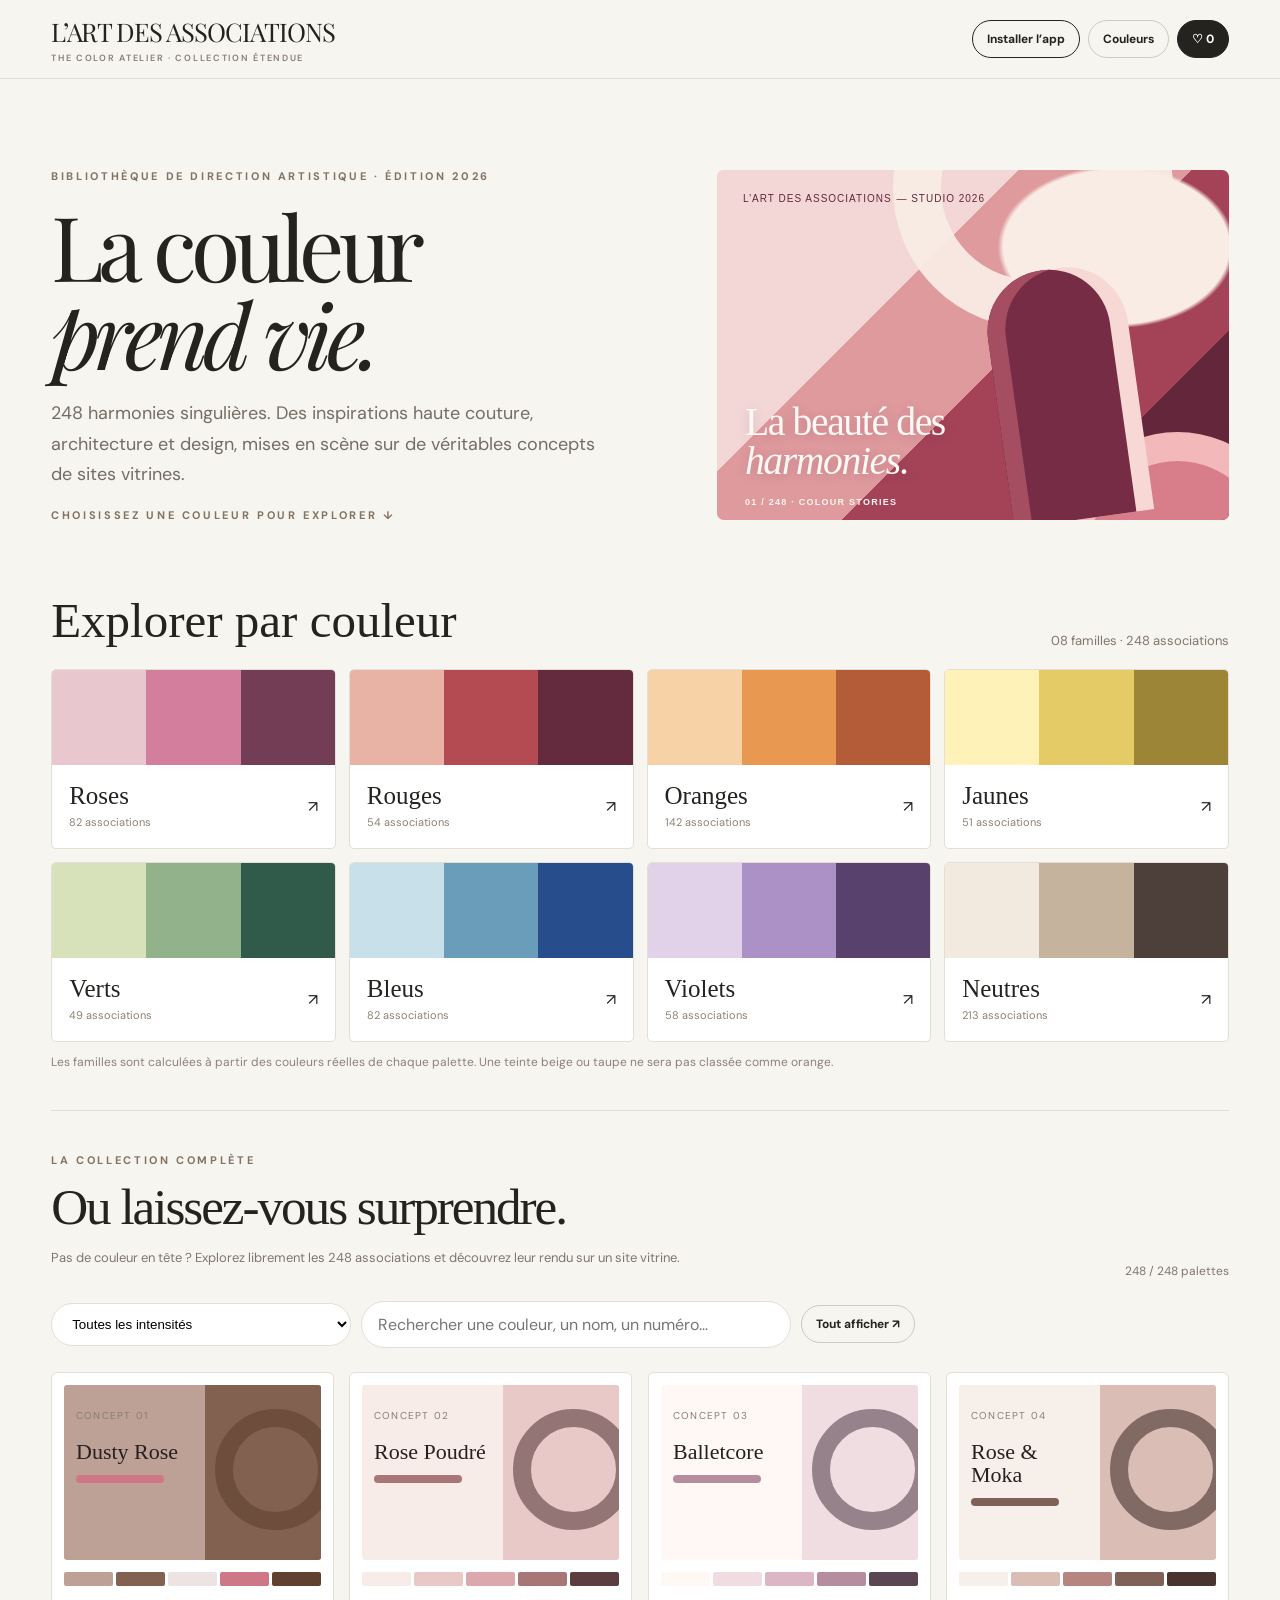
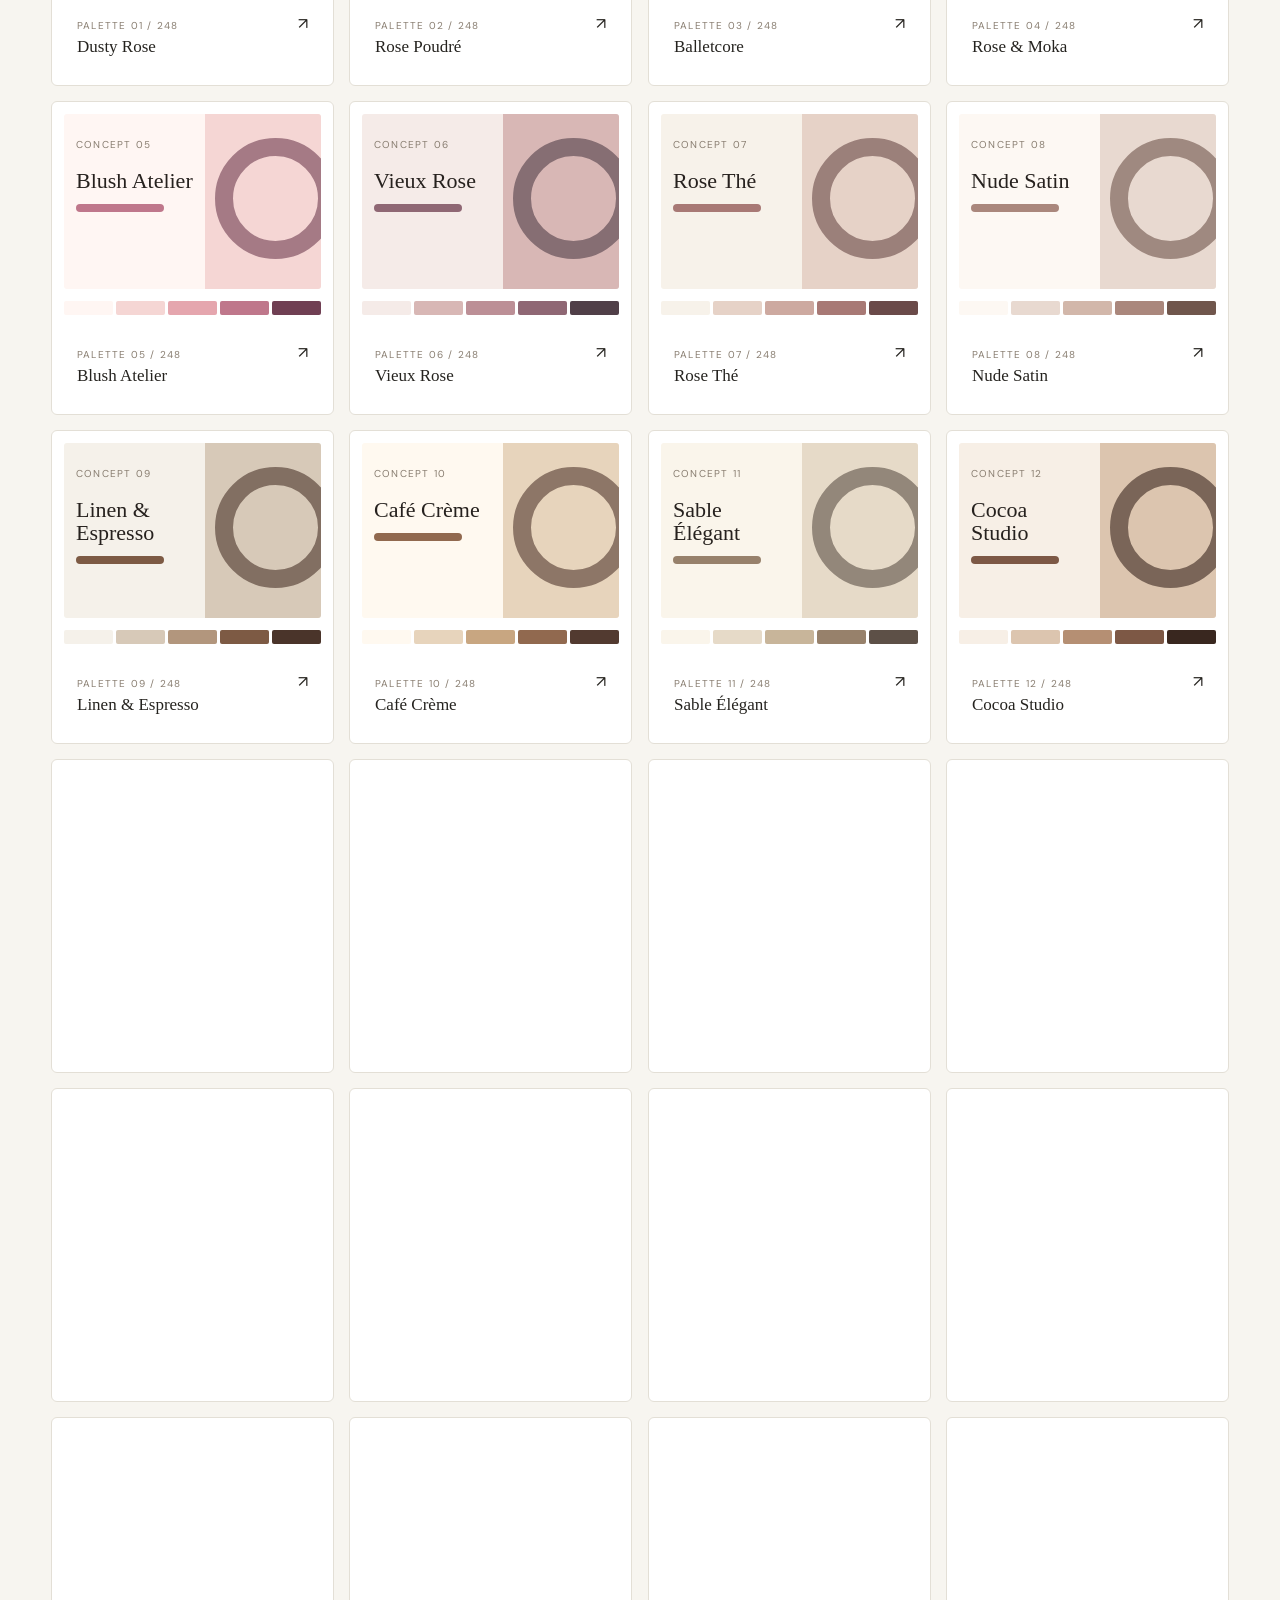
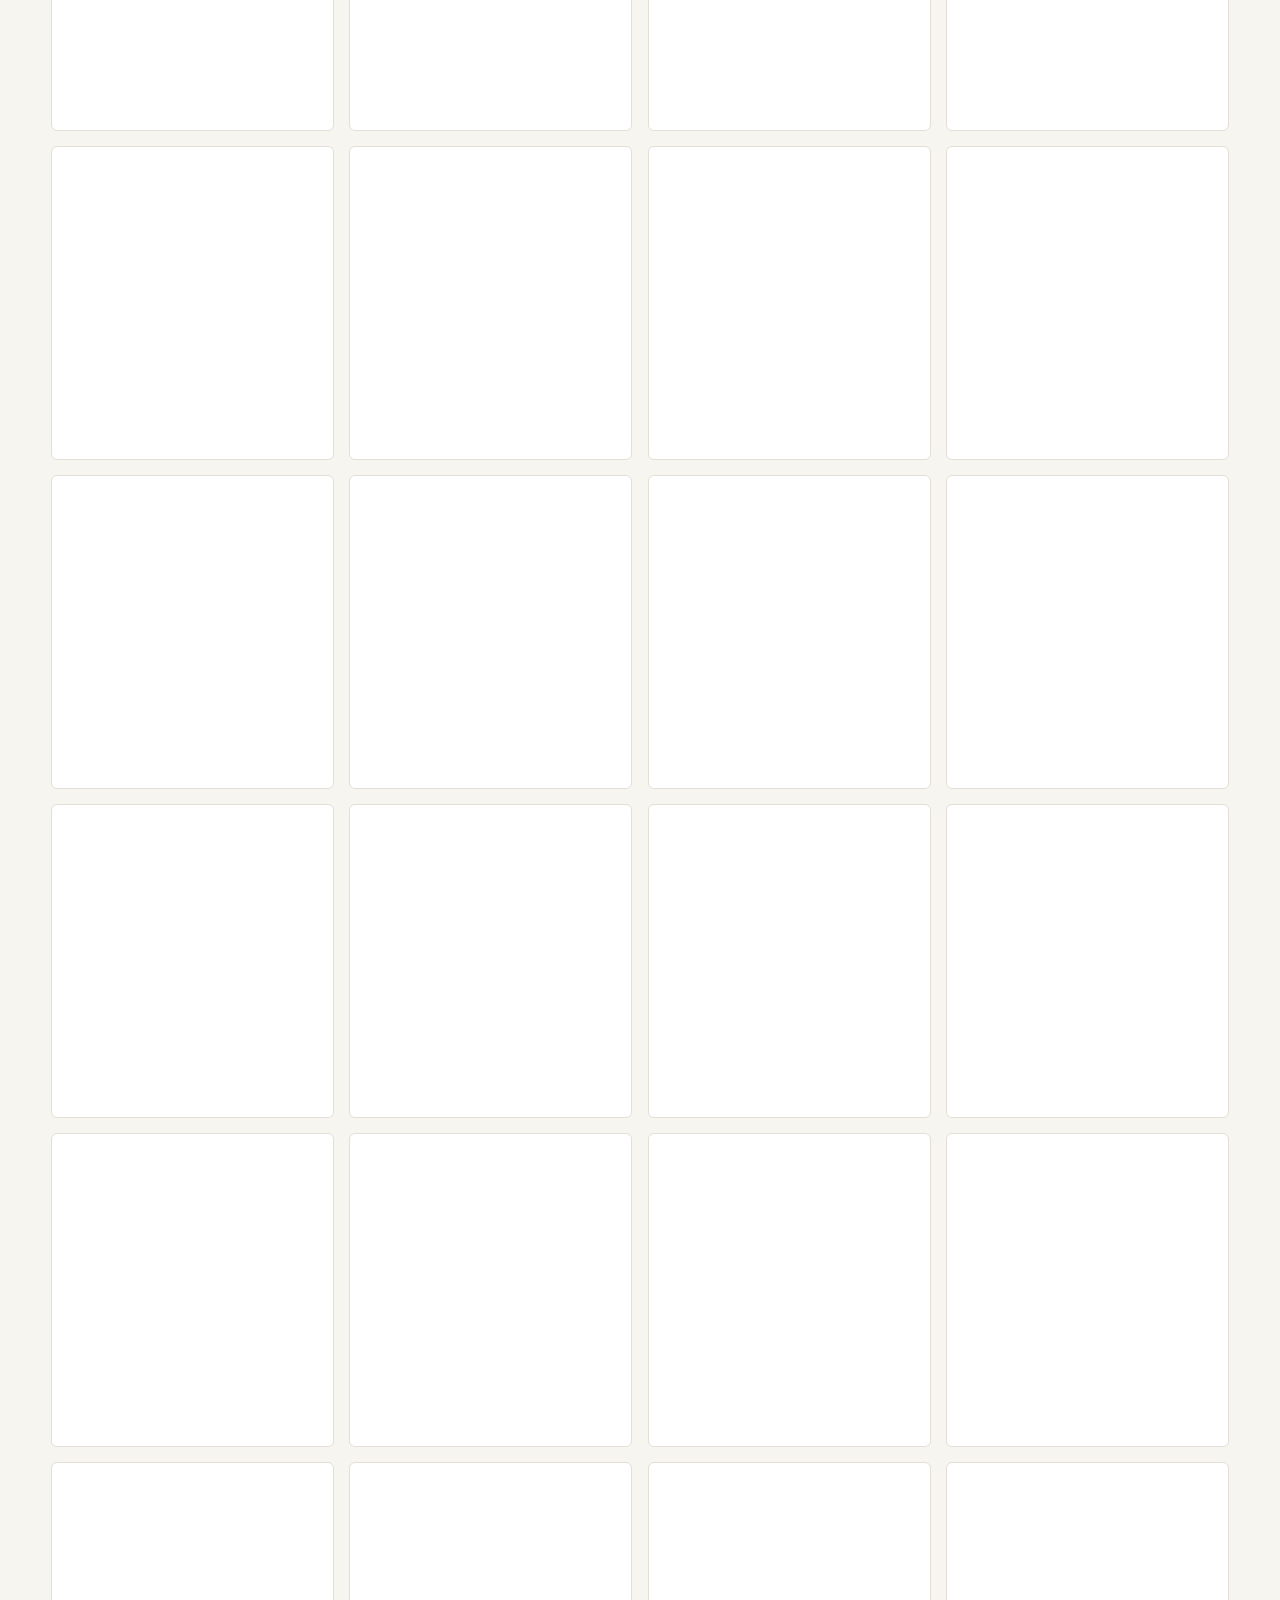
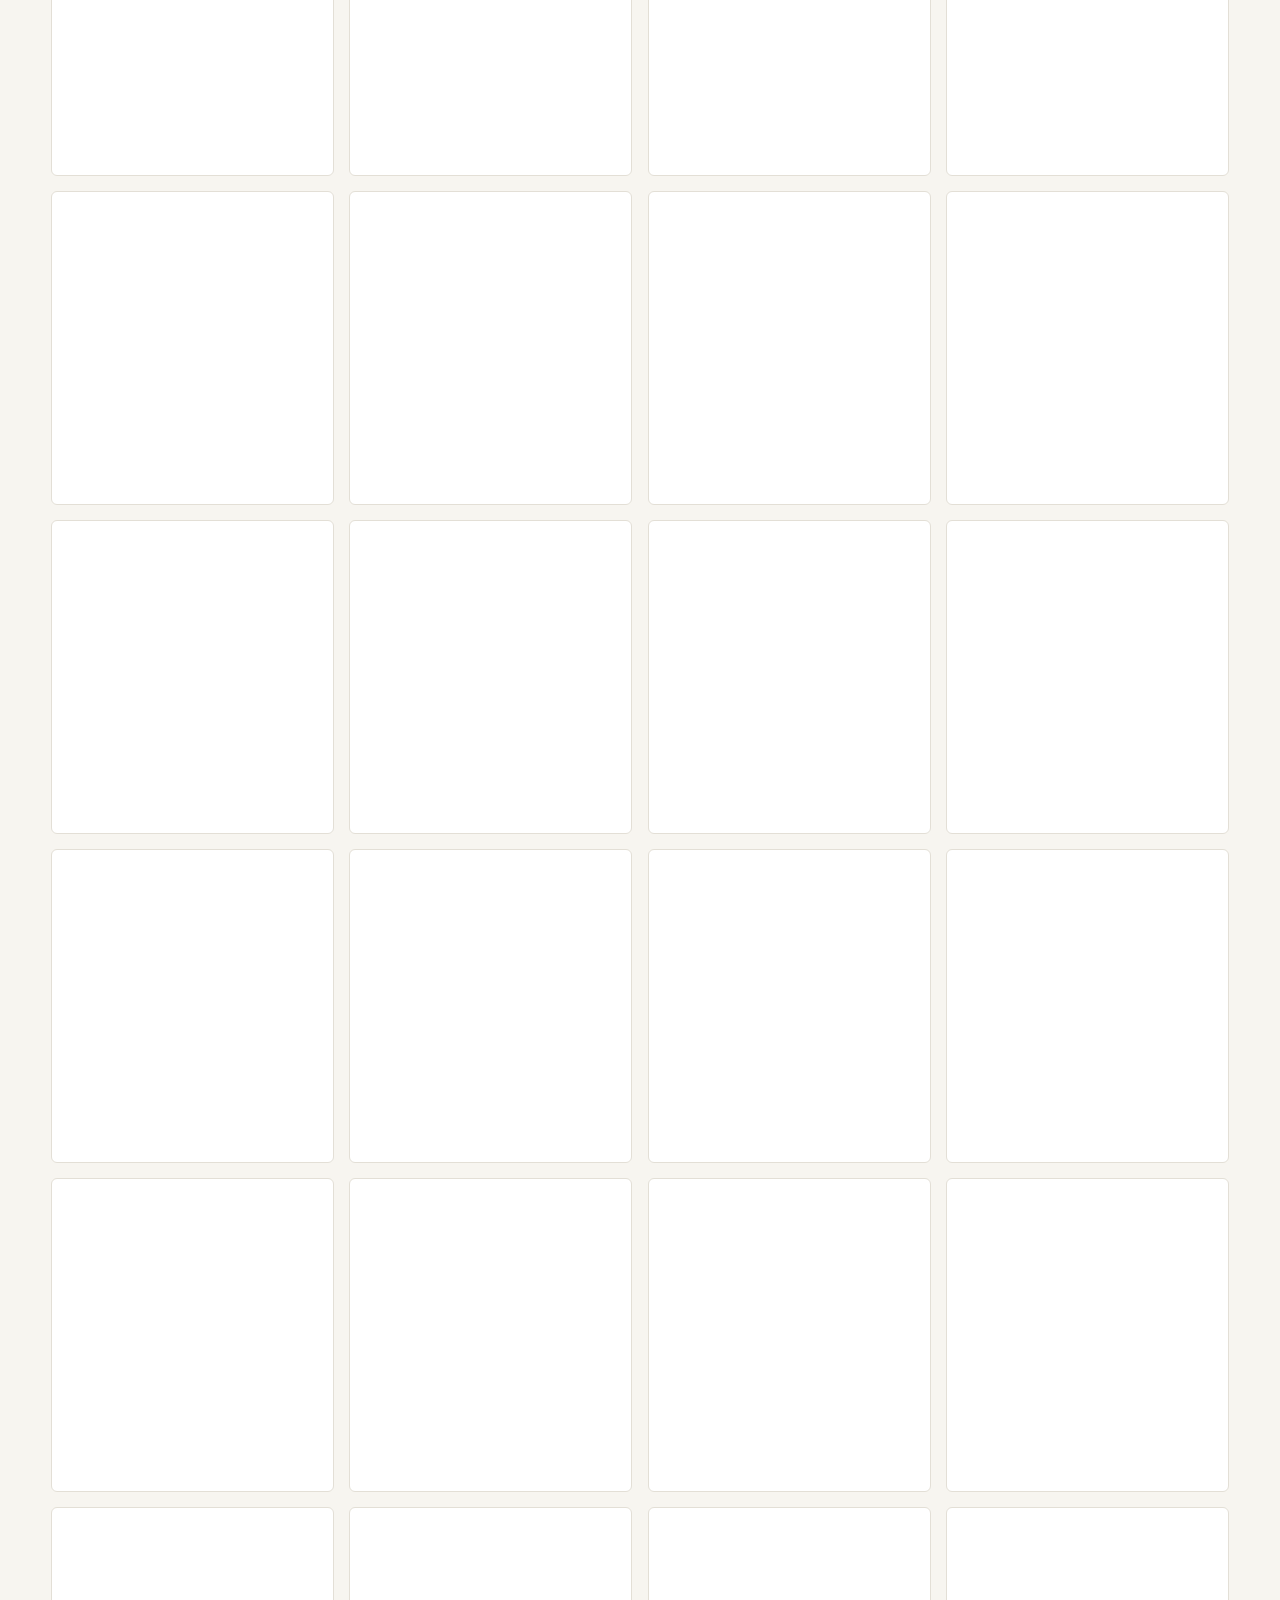
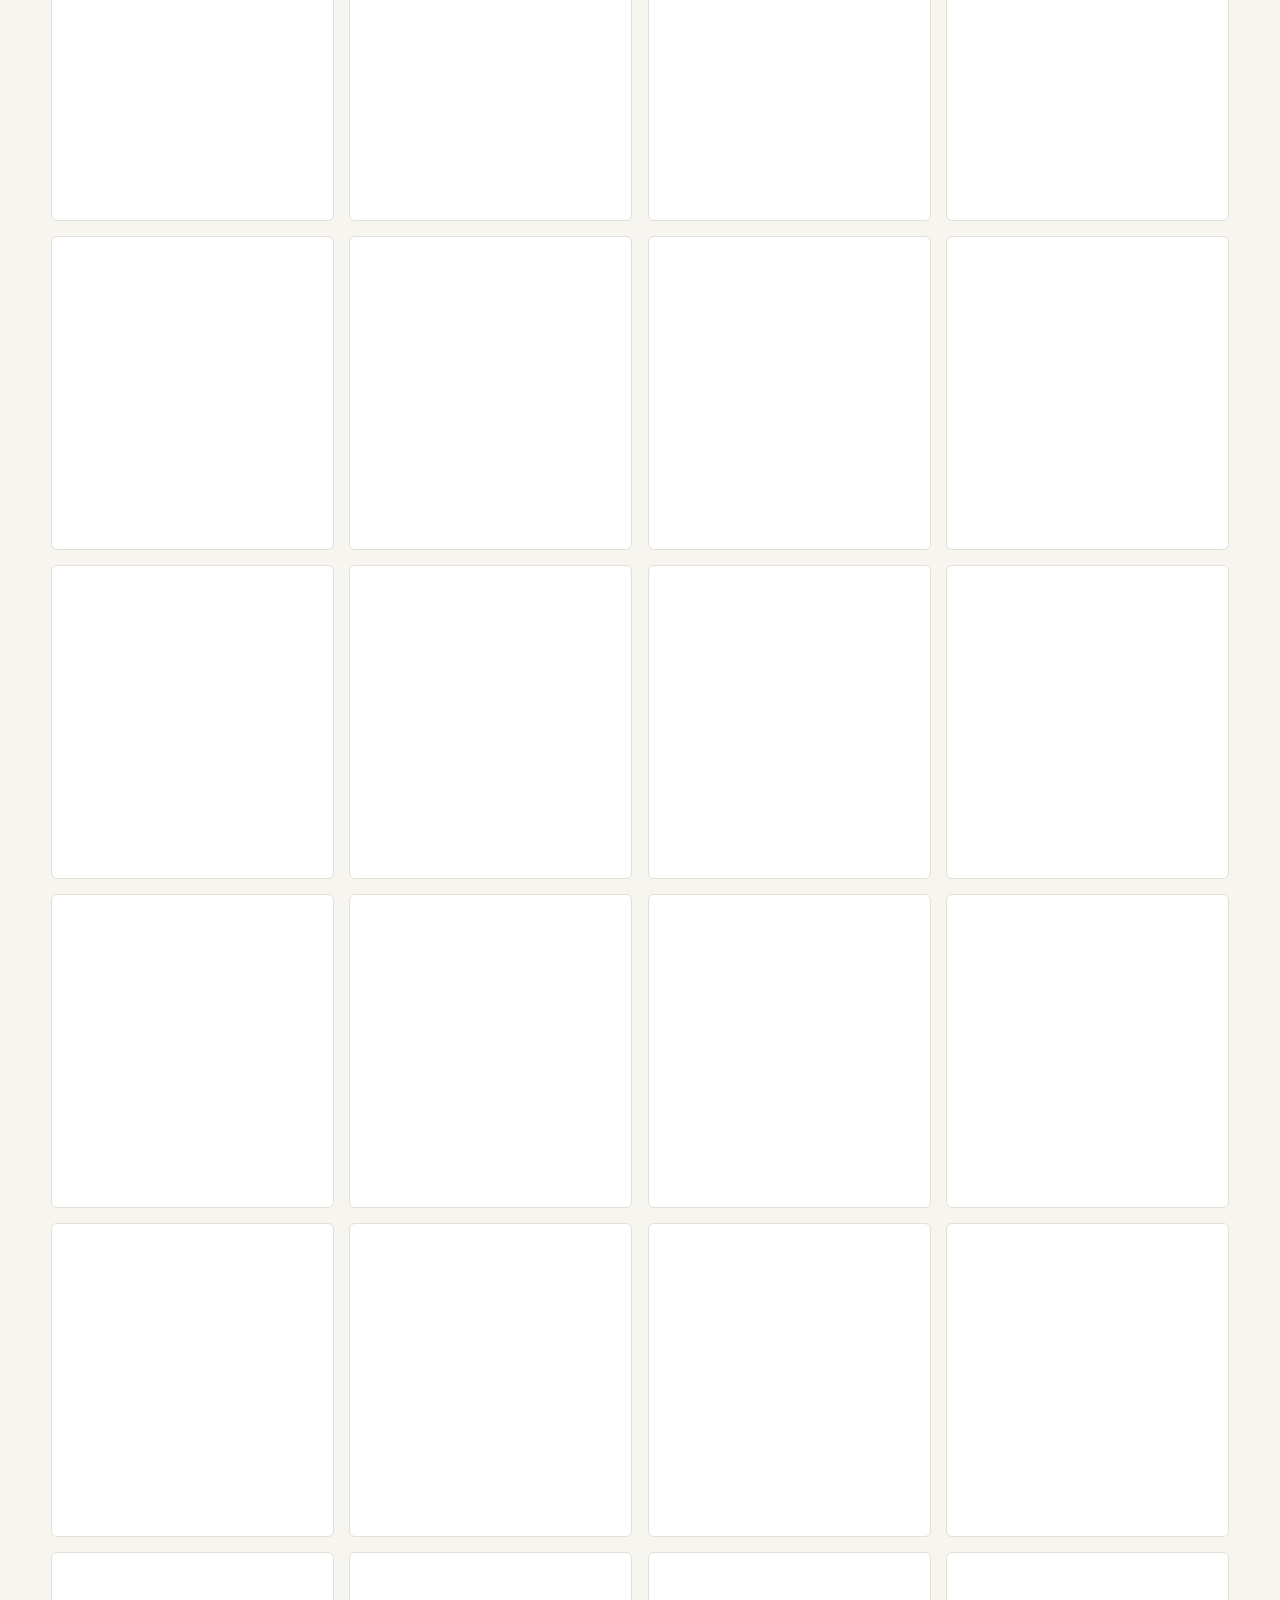
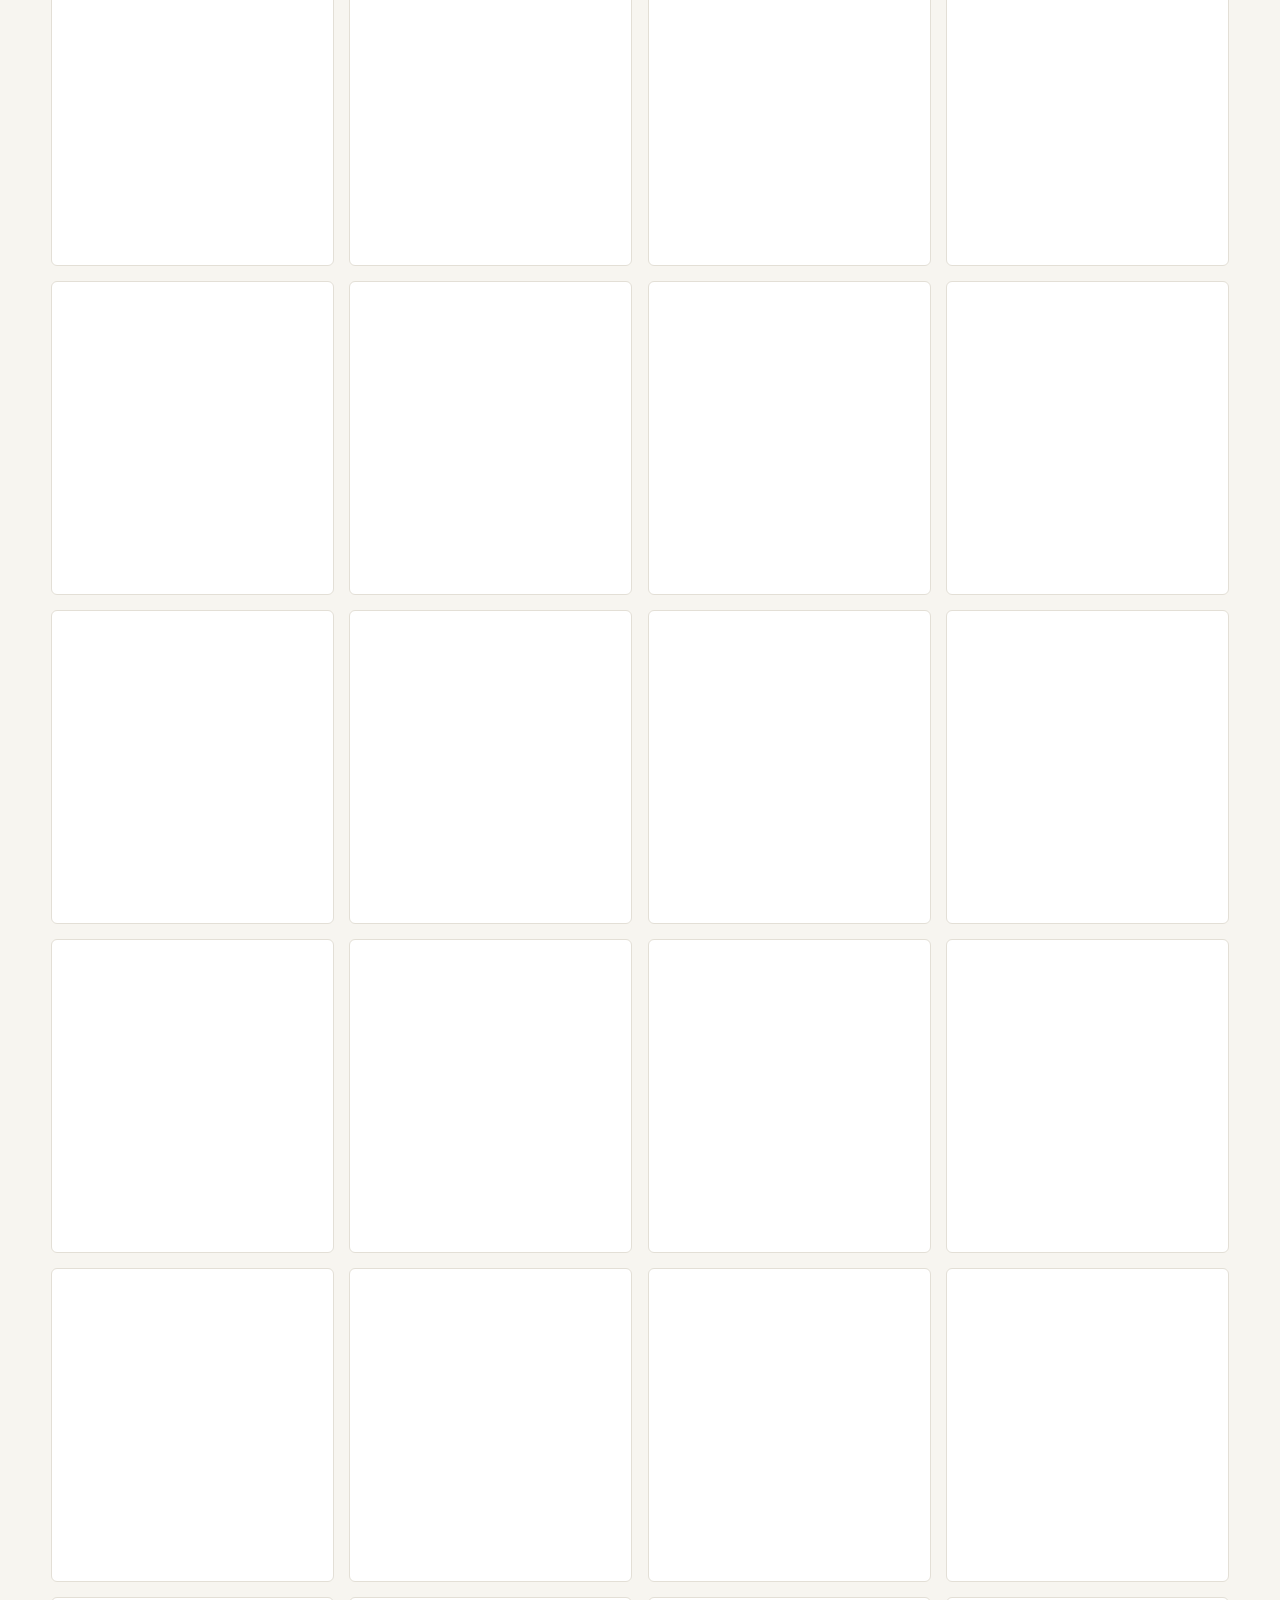
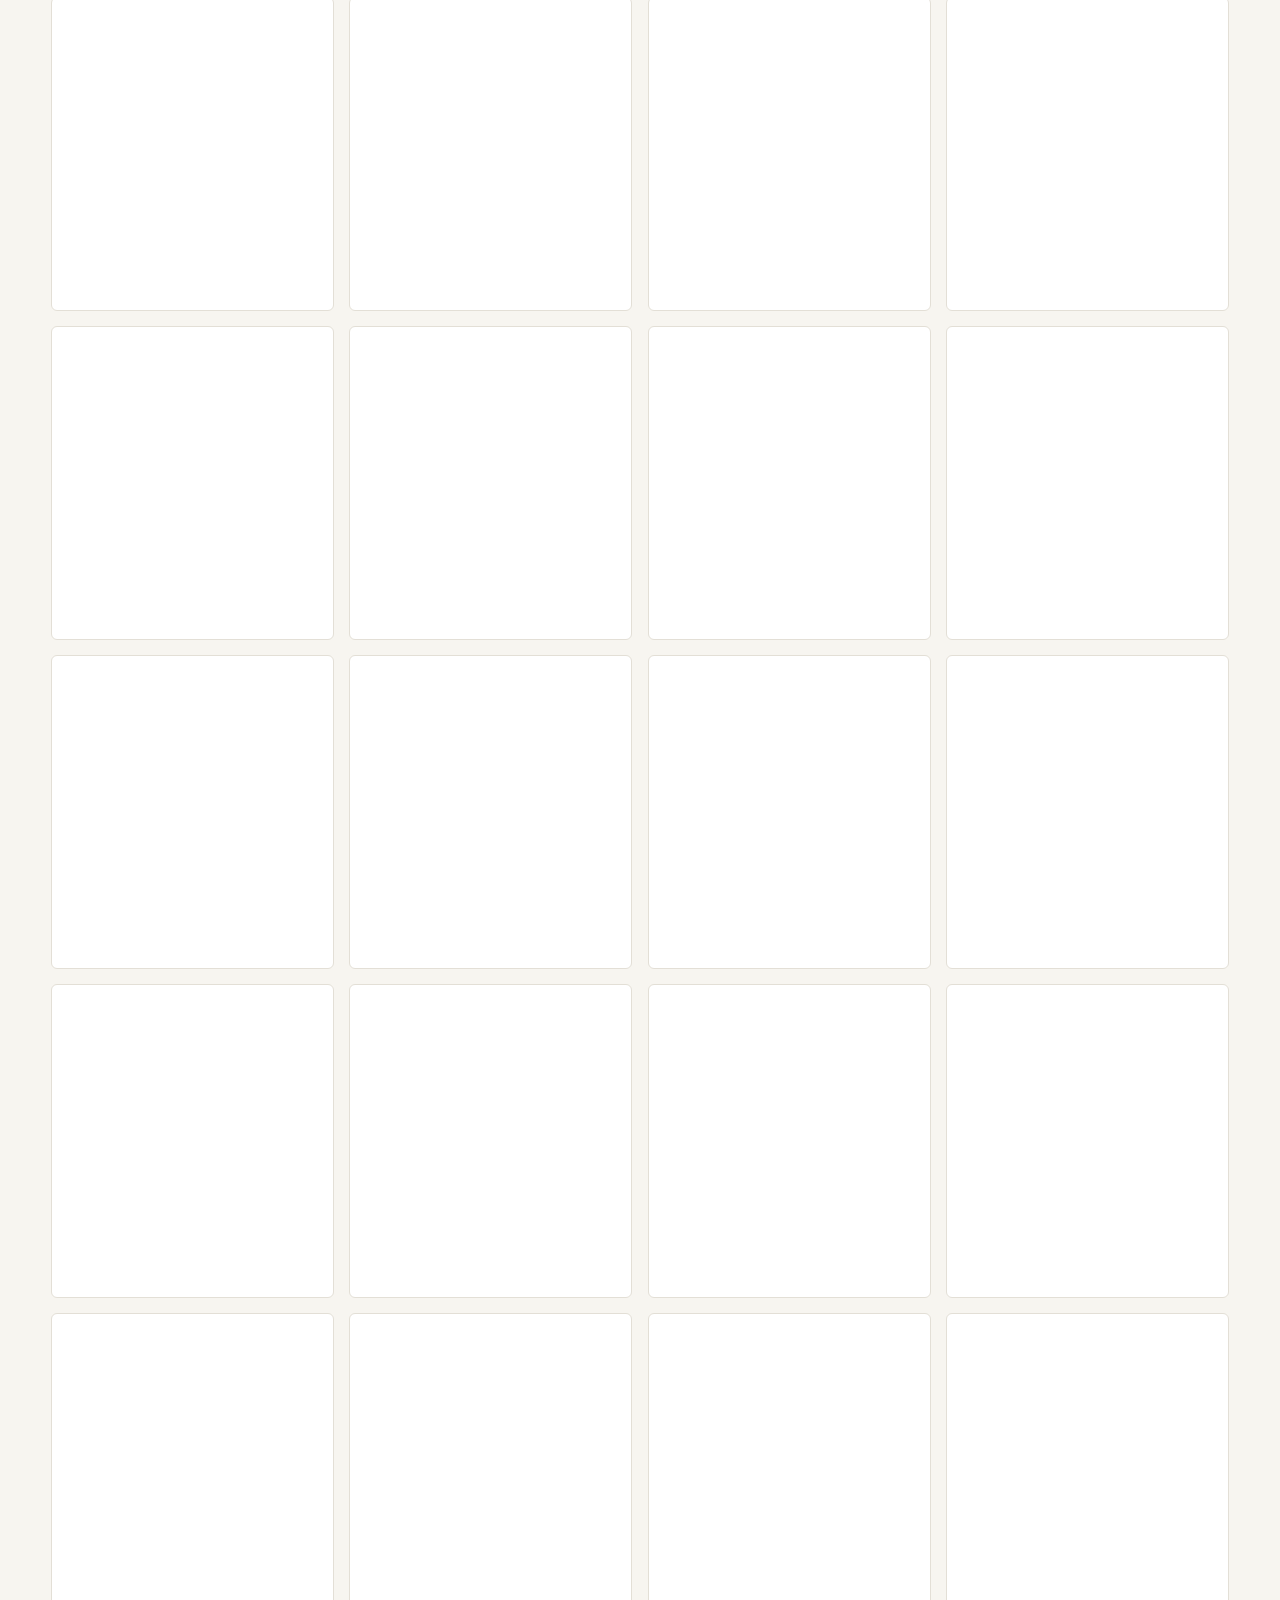
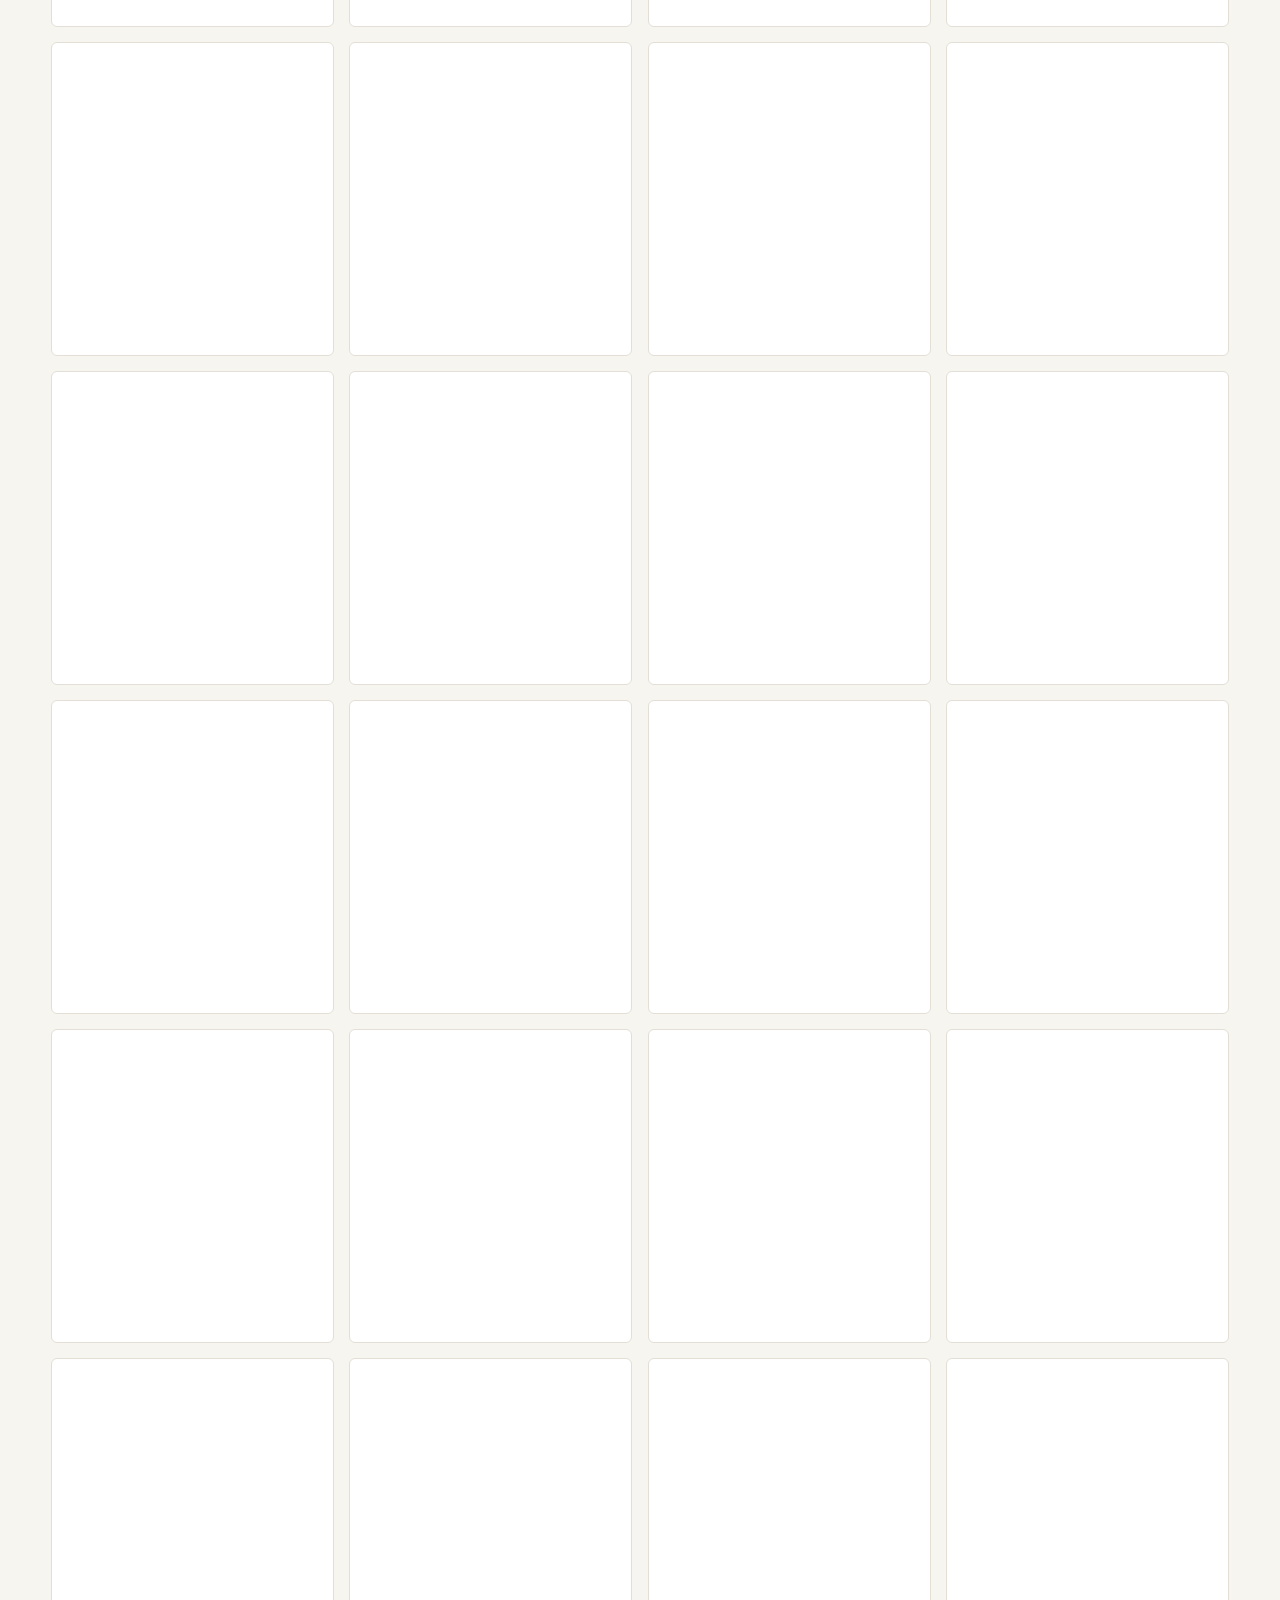
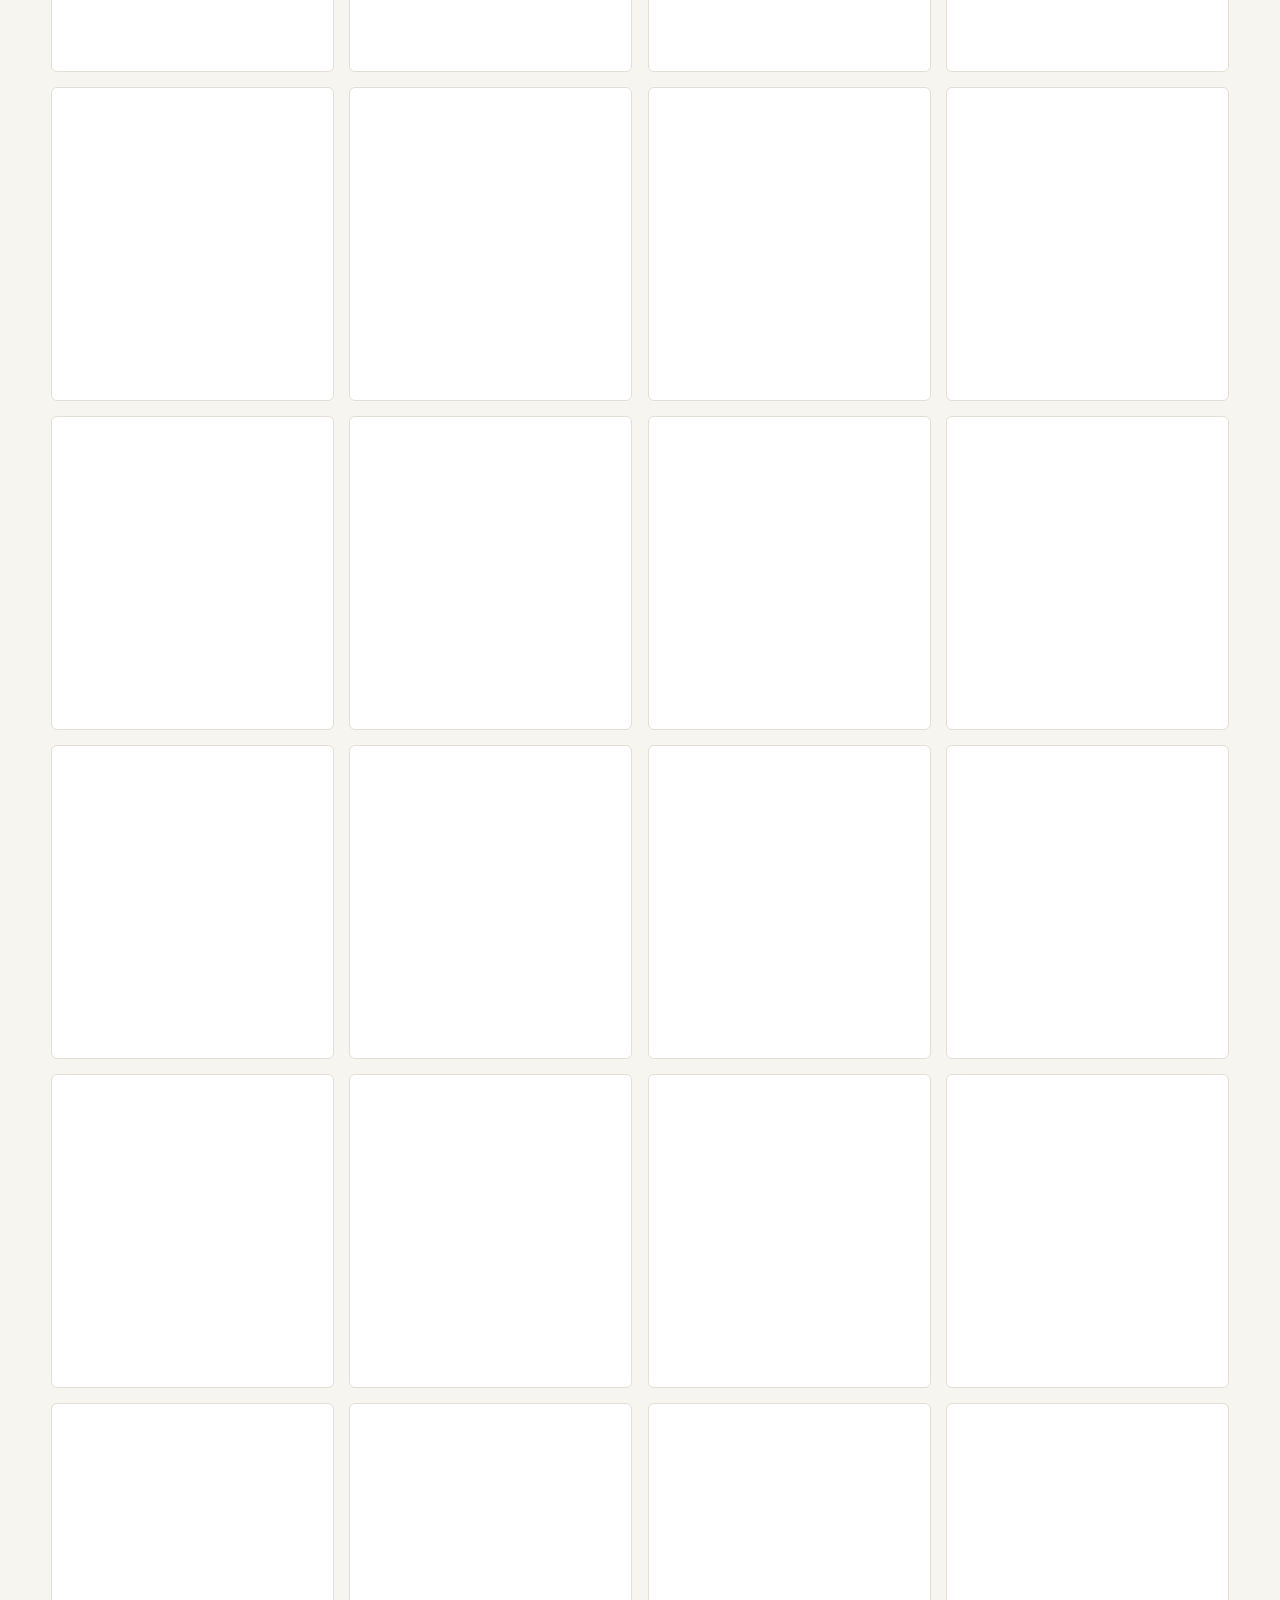
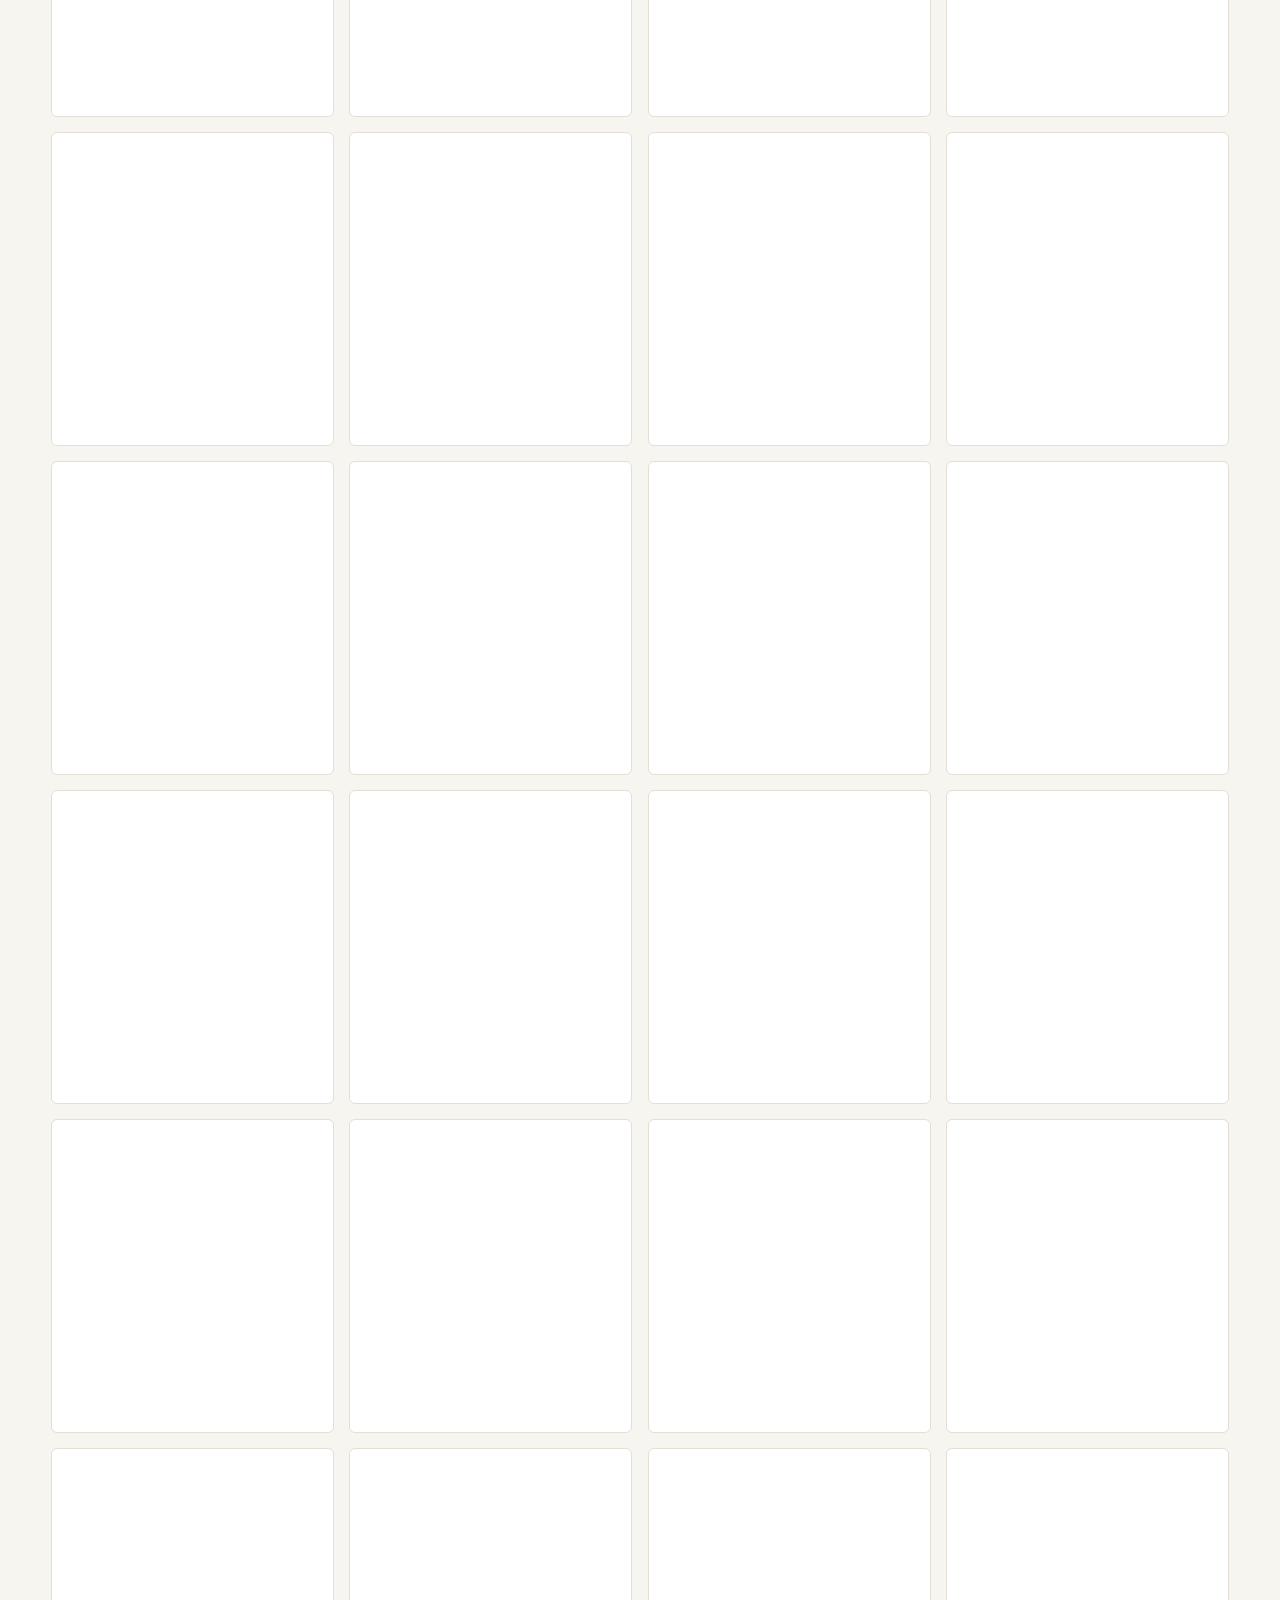
==== index.html @ b065db14 "Add files via upload" ====
<!doctype html>
<html lang="fr">
<head>
<meta charset="utf-8">
<meta name="viewport" content="width=device-width,initial-scale=1,viewport-fit=cover">
<title>L’Art des Associations — Bibliothèque de couleurs</title>
<meta name="description" content="L’Art des Associations : 248 harmonies de couleurs, leurs codes HEX et leur mise en scène sur des concepts de sites vitrines. Choisissez les couleurs de votre futur site internet.">
<meta name="theme-color" content="#f7f5f0">
<meta name="application-name" content="L’Art des Associations">
<meta name="apple-mobile-web-app-capable" content="yes">
<meta name="mobile-web-app-capable" content="yes">
<meta name="apple-mobile-web-app-title" content="Associations">
<meta name="apple-mobile-web-app-status-bar-style" content="default">
<meta property="og:type" content="website">
<meta property="og:title" content="L’Art des Associations — Bibliothèque de couleurs">
<meta property="og:description" content="248 harmonies de couleurs mises en scène sur de véritables concepts de sites vitrines.">
<meta property="og:image" content="icons/og-image.png">
<link rel="manifest" href="manifest.webmanifest">
<link rel="icon" href="icons/favicon.svg" type="image/svg+xml">
<link rel="icon" href="icons/favicon-32.png" sizes="32x32" type="image/png">
<link rel="apple-touch-icon" href="icons/apple-touch-icon.png">
<link rel="preconnect" href="https://fonts.googleapis.com">
<link rel="preconnect" href="https://fonts.gstatic.com" crossorigin>
<link rel="stylesheet" href="https://fonts.googleapis.com/css2?family=DM+Sans:wght@400;500;600;700&family=Playfair+Display:wght@400;500;600&display=swap">
<link rel="stylesheet" href="assets/app.css">
<link rel="preload" href="data/catalogue.json" as="fetch" crossorigin>
</head>
<body>
<a class="skip" href="#main">Aller au contenu</a>
<div class="preview-banner" id="previewBanner" hidden>APERÇU DU BROUILLON · non publié · <a href="admin/">Retour à l’administration</a></div>
<header>
  <a class="brand" href="#/" id="brand" aria-label="Accueil"><span id="brandText">L’ART DES ASSOCIATIONS</span><small id="brandSub">THE COLOR ATELIER · COLLECTION ÉTENDUE</small></a>
  <div class="nav">
    <button class="btn install-btn" id="installBtn" data-action="install" hidden>Installer l’app</button>
    <button class="btn" data-action="home">Couleurs</button>
    <button class="btn dark" data-action="favs" aria-label="Mes favoris">♡ <span id="favCount">0</span></button>
  </div>
</header>

<main class="wrap" id="main">
  <section id="home" class="home">
    <div class="hero">
      <div>
        <div class="eyebrow" id="heroEyebrow"></div>
        <h1 id="heroTitle"></h1>
        <p id="heroText"></p>
        <div class="eyebrow" id="heroCta"></div>
      </div>
      <div class="hero-art" id="heroArt">
        <div class="slab"></div><div class="editorial-orbit orbit-one"></div><div class="editorial-orbit orbit-two"></div><div class="editorial-arch"></div>
        <div class="editorial-label"><span id="heroArtLabel"></span> <span id="heroArtLabelSub"></span></div>
        <div class="arttext" id="heroArtText"></div>
        <div class="editorial-index" id="heroArtIndex"></div>
      </div>
    </div>

    <div id="familiesBlock">
      <div class="section-head"><h2 id="familiesTitle"></h2><span class="muted" id="familiesCount"></span></div>
      <div class="families" id="families"></div>
      <p class="hint" id="familiesHint"></p>
    </div>

    <div class="all-gallery" id="allGallery">
      <div class="all-intro">
        <div>
          <div class="eyebrow" id="galleryEyebrow"></div>
          <h2 id="galleryTitle"></h2>
          <p class="muted" id="galleryText"></p>
        </div>
        <span class="all-counter" id="allCount" aria-live="polite"></span>
      </div>
      <div class="all-tools">
        <select class="search" id="intensityAll" aria-label="Intensité"></select>
        <input class="search" id="allSearch" type="search" placeholder="Rechercher une couleur, un nom, un numéro…" aria-label="Rechercher dans toutes les palettes">
        <button class="btn" data-action="clear-all">Tout afficher ↗</button>
      </div>
      <div class="grid" id="allTiles"></div>
      <p class="gallery-note" id="galleryNote"></p>
    </div>

    <div class="contact-block" id="contactBlock" hidden></div>
  </section>

  <section id="panel" class="panel">
    <button class="btn back" data-action="home">← Toutes les couleurs</button>
    <div class="section-head">
      <div><div class="eyebrow" id="panelEyebrow">Collection / Explorer</div><h2 id="panelTitle"></h2><p class="muted" id="panelDesc"></p></div>
      <span class="muted" id="panelCount" aria-live="polite"></span>
    </div>
    <div class="subfams" id="subfams"></div>
    <div class="toolbar">
      <span class="muted">Sélectionnez une proposition pour découvrir son site vitrine.</span>
      <div class="toolbar-tools">
        <select class="search" id="intensityFam" aria-label="Intensité"></select>
        <input class="search" id="search" type="search" placeholder="Rechercher une palette…" aria-label="Rechercher une palette">
      </div>
    </div>
    <div class="grid" id="tiles"></div>
  </section>

  <section id="detail" class="detail">
    <div class="detail-nav">
      <button class="btn back" data-action="back">← Retour aux palettes</button>
      <div class="detail-steps"><button class="btn" data-action="prev" aria-label="Palette précédente">←</button><button class="btn" data-action="next" aria-label="Palette suivante">→</button></div>
    </div>
    <div class="detail-title">
      <div><div class="eyebrow" id="detailNumber"></div><h2 id="detailName"></h2><p class="muted" id="detailDesc"></p><div class="detail-tags" id="detailTags"></div></div>
      <div class="detail-actions"><button class="btn" data-action="share">Partager ↗</button><button class="btn dark" id="favBtn" data-action="fav">♡ Enregistrer</button></div>
    </div>
    <div class="detail-layout">
      <div>
        <div class="eyebrow" style="margin-bottom:15px">Les nuances · Cliquez pour copier</div>
        <div class="color-list" id="colorList"></div>
        <button class="btn copy-all" data-action="copy-all">Copier tous les codes</button>
        <p class="hint">Les codes HEX peuvent être transmis directement à votre designer.</p>
      </div>
      <div>
        <div class="device-switch" role="group" aria-label="Type d’écran">
          <button class="btn dark" data-action="device" data-device="desktop" aria-pressed="true">Ordinateur</button>
          <button class="btn" data-action="device" data-device="mobile" aria-pressed="false">Mobile</button>
        </div>
        <div class="browser" id="browserFrame">
          <div class="chrome"><i class="dot"></i><i class="dot" style="background:#d7c784"></i><i class="dot" style="background:#a0c2a3"></i><span>concept-site.fr / aperçu fictif</span></div>
          <div id="site" class="site"></div>
          <iframe id="siteMobile" class="site-mobile" title="Aperçu mobile du concept de site" hidden></iframe>
        </div>
        <p class="hint" id="mockupNote"></p>
        <div class="situations" id="situations" hidden>
          <div class="eyebrow">Mises en situation</div>
          <div class="situations-grid" id="situationsGrid"></div>
        </div>
      </div>
    </div>
  </section>
</main>

<footer><div class="wrap" id="footerText"></div></footer>

<div class="toast" id="toast" role="status" aria-live="polite" hidden></div>

<div class="sheet" id="installSheet" role="dialog" aria-modal="true" aria-labelledby="installTitle" hidden>
  <div class="sheet-card">
    <button class="sheet-close" data-action="close-install" aria-label="Fermer">×</button>
    <img class="sheet-icon" src="icons/icon-192.png" alt="" width="84" height="84">
    <div class="eyebrow">Application · Gratuite · Sans inscription</div>
    <h2 id="installTitle">Installer <i>L’Art des Associations</i></h2>
    <p class="sheet-lead">Retrouvez le catalogue depuis son icône, en plein écran, comme une application — même sans connexion pour les palettes déjà consultées.</p>
    <button class="btn dark sheet-main" id="installNow" data-action="install-now" hidden>Installer L’Art des Associations</button>
    <div id="installSteps" class="install-steps"></div>
    <details class="install-other"><summary>Instructions pour un autre appareil</summary><div id="installAll"></div></details>
    <button class="btn sheet-later" data-action="close-install">Continuer dans le navigateur</button>
  </div>
</div>

<script src="assets/core.js"></script>
<script src="assets/app.js"></script>
</body>
</html>
---- assets/app.css ----
:root{--ink:#25231f;--paper:#f7f5f0;--line:#e3dfd6}*{box-sizing:border-box}body{margin:0;background:var(--paper);color:var(--ink);font-family:'DM Sans',Arial,sans-serif}button,input{font:inherit}button{cursor:pointer}header{position:sticky;top:0;z-index:20;background:rgba(247,245,240,.96);backdrop-filter:blur(16px);border-bottom:1px solid var(--line);padding:14px clamp(18px,4vw,65px);display:flex;align-items:center;justify-content:space-between;gap:12px}.brand{font-family:'Playfair Display',Georgia,serif;font-size:clamp(18px,2vw,27px);letter-spacing:-.04em}.brand small{font:600 9px 'DM Sans',sans-serif;letter-spacing:.19em;display:block;margin-top:4px;color:#887d70}.nav{display:flex;gap:8px}.btn{border:1px solid #cfc9be;background:transparent;padding:10px 14px;border-radius:100px;font-size:12px;font-weight:700}.btn.dark{background:var(--ink);color:white;border-color:var(--ink)}.wrap{max-width:1320px;margin:auto;padding:0 clamp(18px,4vw,65px)}.hero{padding:clamp(40px,7vw,90px) 0 40px;display:grid;grid-template-columns:1.1fr .9fr;gap:40px;align-items:center}.eyebrow{font-size:11px;letter-spacing:.24em;text-transform:uppercase;font-weight:700;color:#827364}.hero h1{font:400 clamp(48px,7vw,105px)/.99 'Playfair Display',Georgia,serif;letter-spacing:-.065em;margin:18px 0 20px}.hero p{font-size:clamp(14px,1.6vw,18px);line-height:1.7;max-width:550px;color:#746d64}.hero-art{height:350px;position:relative;overflow:hidden;border-radius:6px;background:#c0a0a0}.hero-art .slab{position:absolute;inset:0 0 0 0;background:linear-gradient(120deg,#5b3044 0 28%,#f0d7b8 28% 46%,#8f9b68 46% 63%,#2d4d72 63% 82%,#d36e43 82%)}.hero-art .ring{position:absolute;width:240px;height:240px;border:35px solid #f7f1e5;border-radius:50%;left:22%;top:15%;mix-blend-mode:screen}.hero-art .arttext{position:absolute;bottom:22px;left:24px;color:white;font:italic 34px Georgia,serif;text-shadow:0 2px 12px #0005}.section-head{display:flex;justify-content:space-between;align-items:end;gap:20px;margin:30px 0 20px}.section-head h2{font:400 clamp(30px,4vw,49px) Georgia,serif;margin:0}.muted{color:#80766b;font-size:13px}.families{display:grid;grid-template-columns:repeat(4,1fr);gap:13px}.family{border:1px solid var(--line);background:white;padding:0;text-align:left;border-radius:5px;overflow:hidden;transition:transform .2s,box-shadow .2s}.family:hover,.family:focus-visible{transform:translateY(-3px);box-shadow:0 14px 30px #0001}.family .band{height:95px;display:flex}.family .band span{flex:1}.family .info{padding:17px;display:flex;align-items:center;justify-content:space-between;gap:5px}.family strong{font:400 25px Georgia,serif}.family em{font-size:11px;color:#8c8074;font-style:normal}.panel{display:none;padding:34px 0 75px}.panel.active{display:block}.home.hidden{display:none}.back{margin:25px 0 0}.toolbar{display:flex;justify-content:space-between;gap:14px;align-items:center;flex-wrap:wrap;margin:18px 0 25px}.search{padding:12px 16px;border:1px solid var(--line);border-radius:100px;background:#fff;min-width:min(100%,300px)}.grid{display:grid;grid-template-columns:repeat(3,1fr);gap:18px}.tile{border:1px solid var(--line);border-radius:6px;background:white;padding:12px;text-align:left;transition:transform .2s}.tile:hover{transform:translateY(-3px)}.mini{height:175px;position:relative;overflow:hidden;border-radius:3px;display:flex;align-items:stretch}.mini .mini-copy{width:55%;padding:18px 12px}.mini .mini-copy b{font:400 22px/1.05 Georgia,serif;display:block;margin:16px 0 12px}.mini .mini-copy i{display:block;width:75%;height:8px;border-radius:20px}.mini .mini-art{width:45%;position:relative;overflow:hidden}.mini .mini-art:after{content:'';position:absolute;width:85px;height:85px;border:18px solid currentColor;opacity:.6;border-radius:50%;top:24px;left:10px}.swatches{display:flex;height:14px;margin:12px 0 14px;gap:3px}.swatches span{flex:1;border-radius:2px}.tile-meta{display:flex;justify-content:space-between;gap:10px}.tile h3{font:400 22px Georgia,serif;margin:3px 0}.tile small{color:#887d70;font-size:10px;letter-spacing:.12em}.detail{display:none;padding:25px 0 70px}.detail.active{display:block}.detail-title{display:flex;justify-content:space-between;align-items:end;gap:16px;flex-wrap:wrap}.detail-title h2{font:400 clamp(40px,6vw,78px) Georgia,serif;margin:12px 0 7px}.detail-layout{display:grid;grid-template-columns:270px minmax(0,1fr);gap:22px;margin-top:28px}.color-list{display:grid;gap:9px}.color-row{border:1px solid var(--line);background:white;display:flex;align-items:center;gap:13px;text-align:left;padding:8px;border-radius:4px}.color-chip{height:51px;width:65px;flex-shrink:0;border:1px solid #0001;border-radius:3px}.color-row b{font-size:13px}.color-row small{display:block;font-size:10px;color:#8c8177;margin-top:4px}.browser{border:1px solid #ded8d0;background:white;border-radius:9px;overflow:hidden;box-shadow:0 18px 60px #00000010}.chrome{height:32px;background:#f7f5f3;display:flex;align-items:center;gap:6px;padding:0 12px;border-bottom:1px solid #e8e4de}.dot{height:7px;width:7px;border-radius:50%;background:#d9a6a2}.chrome span:last-child{font-size:10px;color:#999;margin:auto}.site{min-height:460px;overflow:hidden}.site nav{display:flex;justify-content:space-between;align-items:center;padding:18px 4%;gap:12px}.site nav strong{font:600 19px Georgia,serif}.site nav div{font-size:10px;display:flex;gap:16px}.site-hero{display:grid;grid-template-columns:1fr 1fr;min-height:320px;align-items:center}.site-copy{padding:8%}.site-copy h3{font:400 clamp(31px,4vw,64px)/1.02 Georgia,serif;letter-spacing:-.05em;margin:10px 0 15px}.site-copy p{font-size:12px;line-height:1.7;max-width:300px}.site-cta{display:inline-block;padding:12px 19px;font-size:11px;font-weight:700;margin-top:15px}.site-art{height:100%;min-height:280px;position:relative;overflow:hidden}.site-art .shape{position:absolute;inset:15%;border:26px solid;border-radius:48% 48% 4% 4%;transform:rotate(-12deg)}.site-art .shape.two{inset:26%;border-width:13px;transform:rotate(20deg);border-radius:50%}.site-bottom{display:grid;grid-template-columns:repeat(3,1fr);gap:8px;padding:12px}.site-bottom div{padding:20px 12px;font-size:12px;min-height:65px}.variant-1 .site-hero{grid-template-columns:1.2fr .8fr}.variant-2 .site-hero{grid-template-columns:.85fr 1.15fr}.variant-2 .site-art .shape{border-radius:50%}.variant-3 .site-hero{grid-template-columns:1fr 1fr}.variant-3 .site-art .shape{border-radius:0;transform:rotate(25deg)}.variant-4 .site-hero{grid-template-columns:1.1fr .9fr}.variant-4 .site-art .shape{border-radius:50% 5% 50% 5%}.variant-5 .site-hero{grid-template-columns:.95fr 1.05fr}.variant-5 .site-art .shape{border-radius:50% 50% 0 0}.hint{font-size:12px;color:#8c8177;margin:12px 0}footer{border-top:1px solid var(--line);padding:25px 0;color:#8c8177;font-size:11px}@media(max-width:850px){.hero{grid-template-columns:1fr}.hero-art{height:220px}.families{grid-template-columns:repeat(2,1fr)}.grid{grid-template-columns:repeat(2,1fr)}.detail-layout{grid-template-columns:1fr}.color-list{grid-template-columns:repeat(5,1fr)}.color-row{display:block;padding:5px}.color-chip{width:100%;height:55px}.color-row b{font-size:10px}.color-row small{font-size:8px}}@media(max-width:540px){header{padding:12px 16px}.brand{font-size:17px}.brand small{font-size:7px}.nav .btn{padding:9px;font-size:10px}.hero{padding:35px 0 15px;gap:18px}.hero h1{font-size:52px}.hero-art{height:150px}.families{gap:9px}.family .band{height:63px}.family .info{padding:11px}.family strong{font-size:20px}.grid{grid-template-columns:1fr;gap:13px}.mini{height:180px}.detail-title h2{font-size:45px}.site{min-height:350px}.site nav{padding:12px}.site nav div{gap:8px;font-size:8px}.site-hero{min-height:260px}.site-copy{padding:12px}.site-copy h3{font-size:32px}.site-art{min-height:240px}.site-art .shape{border-width:16px}.site-bottom div{padding:10px 7px;font-size:9px;min-height:48px}.color-row small{word-break:break-all}.color-row b{font-size:9px}}

/* La galerie complète, accessible sous les familles */
.all-gallery{padding:42px 0 85px;border-top:1px solid var(--line);margin-top:40px}
.all-intro{display:flex;align-items:end;justify-content:space-between;gap:20px;flex-wrap:wrap;margin-bottom:22px}
.all-intro h2{font:400 clamp(32px,4vw,54px) Georgia,serif;letter-spacing:-.04em;margin:10px 0}
.all-tools{display:flex;gap:10px;flex-wrap:wrap;align-items:center;margin-bottom:24px}
.all-tools input{flex:1;min-width:200px;max-width:430px}
.all-counter{font-size:12px;color:#80766b}
.all-gallery .grid{grid-template-columns:repeat(4,minmax(0,1fr));gap:15px}
.all-gallery .tile .mini{min-height:160px}
.all-gallery .tile h3{font-size:17px}
.all-gallery .tile-meta{padding:13px}
.gallery-note{font-size:12px;color:#80766b;line-height:1.6}
@media(max-width:900px){.all-gallery .grid{grid-template-columns:repeat(2,minmax(0,1fr))}}
@media(max-width:550px){.all-gallery .grid{grid-template-columns:1fr}.all-gallery{padding-top:24px}.all-gallery .tile .mini{min-height:195px}}

/* Maquettes de sites vitrines enrichies : une palette appliquée à une page complète */
.site{min-height:unset}.site-announcement{padding:9px 15px;text-align:center;font-size:9px;letter-spacing:.18em;font-weight:700}.site-announcement span{margin:0 15px}.site nav{gap:14px}.site-nav-pill{padding:9px 13px;border-radius:2px;font-size:10px;white-space:nowrap}.site-hero{min-height:365px}.site-copy{position:relative}.site-link{display:inline-block;font-size:10px;margin-left:14px;padding-bottom:3px}.site-hero-caption{font-size:9px;letter-spacing:.16em;opacity:.7;margin-top:35px}.site-art-corner{position:absolute;z-index:1;top:16px;left:16px;padding:14px;font-size:10px;line-height:1.4;letter-spacing:.1em;font-weight:700}.site-art-caption{position:absolute;bottom:16px;right:16px;padding:11px 15px;font-size:9px;letter-spacing:.12em}.site-ticker{font-size:11px;letter-spacing:.14em;text-align:center;padding:17px 10px;font-weight:700;overflow:hidden;white-space:nowrap}.site-intro{padding:45px 6%;display:grid;grid-template-columns:1fr 1fr;gap:10%;align-items:center}.site-intro small,.site-section-head small,.site-feature small,.site-testimonial small,.site-contact small{font-size:9px;letter-spacing:.18em;font-weight:700}.site-intro h4,.site-section-head h4,.site-feature h4,.site-contact h4{font:400 clamp(26px,3.4vw,49px)/1.04 Georgia,serif;margin:15px 0}.site-intro p,.site-feature p{font-size:12px;line-height:1.8;max-width:360px}.site-outline{display:inline-block;padding:11px 16px;border:1px solid;font-size:10px;margin-top:12px}.site-section-head{display:flex;justify-content:space-between;align-items:end;padding:32px 4% 8px}.site-section-head h4{margin:8px 0}.site-section-head>span{font-size:9px;letter-spacing:.12em}.site-bottom{padding:10px 4% 38px;gap:12px}.site-bottom>div{height:190px;padding:16px;position:relative;overflow:hidden;display:flex;flex-direction:column;justify-content:space-between}.site-card-no{font-size:9px;letter-spacing:.12em}.site-bottom strong{font:400 clamp(18px,2.3vw,30px) Georgia,serif;position:relative;z-index:1}.site-card-arrow{position:absolute;right:14px;bottom:16px}.site-card-deco{position:absolute;top:34px;left:26%;height:125px;width:125px;border:22px solid;border-radius:50% 50% 3% 50%;opacity:.75;transform:rotate(24deg)}.site-feature{display:grid;grid-template-columns:1fr 1fr;gap:7%;padding:42px 5%;align-items:center}.site-feature-art{min-height:235px;position:relative;overflow:hidden}.site-feature-art>div{position:absolute;width:45%;height:75%;left:13%;top:13%;border-radius:50% 50% 0 0;transform:rotate(-16deg)}.site-feature-art>span{position:absolute;width:34%;height:60%;right:9%;bottom:0;transform:rotate(15deg)}.site-feature-art>i{position:absolute;width:47%;height:60%;left:32%;top:19%;border:15px solid;border-radius:50%}.site-testimonial{text-align:center;padding:44px 10%}.site-testimonial blockquote{font:italic 400 clamp(20px,3vw,35px)/1.3 Georgia,serif;margin:13px auto 20px;max-width:560px}.site-testimonial>span{font-size:9px;letter-spacing:.12em}.site-stars{margin-top:17px}.site-contact{display:flex;justify-content:space-between;align-items:center;gap:20px;padding:35px 6%}.site-contact-button{font-size:11px;font-weight:700;padding:14px 18px}.site-footer{padding:20px 4%;display:flex;align-items:center;justify-content:space-between;gap:12px;flex-wrap:wrap}.site-footer strong{font:400 16px Georgia,serif}.site-footer span,.site-footer small{font-size:8px;letter-spacing:.1em}.browser{max-width:100%}@media(max-width:700px){.site nav div{display:none}.site-hero{grid-template-columns:1fr 1fr;min-height:250px}.site-copy h3{font-size:clamp(23px,5vw,35px)}.site-link{margin:12px 0 0}.site-hero-caption{display:none}.site-art{min-height:260px}.site-intro{padding:27px 5%;gap:18px}.site-bottom>div{height:140px}.site-card-deco{width:75px;height:75px;border-width:12px}.site-feature{padding:28px 5%;gap:12px}.site-feature-art{min-height:180px}.site-contact{padding:25px 5%}.site-contact h4{font-size:27px}.site-footer span{display:none}}@media(max-width:420px){.site-nav-pill{font-size:8px;padding:7px}.site-hero{grid-template-columns:1fr}.site-art{min-height:175px}.site-copy{padding:25px}.site-copy h3{font-size:36px}.site-intro{grid-template-columns:1fr}.site-bottom{gap:5px}.site-bottom>div{padding:8px;height:115px}.site-bottom strong{font-size:14px}.site-card-no{font-size:7px}.site-feature{grid-template-columns:1fr}.site-feature-art{min-height:140px}.site-contact-button{font-size:9px;padding:9px}.site-testimonial{padding:30px 6%}}

/* EDITION STUDIO: rich editorial website concepts */
.site{--a:#ddd;--b:#bbb;--c:#aaa;--d:#888;--e:#333; font-family:'DM Sans',sans-serif}
.site-hero{min-height:480px}.site-art{min-height:460px;isolation:isolate}.site-copy{position:relative;z-index:2}.site-copy h3{font-size:clamp(36px,5vw,79px);max-width:610px}.site-copy p{font-size:13px;max-width:340px}.site-art .shape,.site-art .shape.two{display:none}
.editorial-stage{position:absolute;inset:0;overflow:hidden;background:radial-gradient(ellipse at 75% 18%,var(--c) 0,transparent 43%),linear-gradient(145deg,var(--b),var(--d));}
.editorial-stage:before{content:'';position:absolute;width:65%;height:80%;left:20%;top:14%;border:1px solid var(--a);border-radius:48% 48% 8% 8%;transform:rotate(-9deg);box-shadow:inset 0 0 0 24px color-mix(in srgb,var(--a) 23%,transparent)}
.stage-orb{position:absolute;left:28%;top:18%;width:52%;aspect-ratio:1;border-radius:50%;background:radial-gradient(circle at 30% 22%,var(--a),var(--c) 35%,var(--e) 100%);box-shadow:18px 25px 35px #0003;transform:rotate(-15deg)}
.stage-plinth{position:absolute;left:15%;bottom:4%;width:70%;height:23%;background:linear-gradient(160deg,var(--a),var(--c));transform:skewY(-7deg);box-shadow:0 25px 32px #0004}
.stage-vase{position:absolute;left:42%;bottom:20%;width:28%;height:43%;background:linear-gradient(95deg,var(--e),var(--d) 40%,var(--a) 65%,var(--e));border-radius:42% 42% 30% 30% / 14% 14% 25% 25%;box-shadow:15px 18px 25px #0004}
.stage-vase:before{content:'';position:absolute;width:70%;height:11%;left:15%;top:-4%;border-radius:50%;background:var(--e);border:6px solid var(--c)}
.stage-line{position:absolute;left:8%;top:14%;width:35%;height:2px;background:var(--a);transform:rotate(-35deg)}
.stage-stamp{position:absolute;top:9%;right:8%;width:90px;height:90px;border:1px solid var(--e);border-radius:50%;display:grid;place-items:center;text-align:center;color:var(--e);font-size:9px;letter-spacing:.17em;transform:rotate(13deg)}
.stage-number{position:absolute;bottom:6%;right:6%;font:italic 70px Georgia,serif;color:var(--a);opacity:.8}
.site-visual-intro{display:grid;grid-template-columns:1.1fr .9fr;min-height:300px;gap:0}
.site-visual-scene{min-height:320px;position:relative;overflow:hidden;background:linear-gradient(125deg,var(--d),var(--b))}
.site-visual-scene .window{position:absolute;inset:12% 16%;border:24px solid var(--e);border-bottom-width:38px;border-radius:48% 48% 0 0;background:linear-gradient(145deg,var(--a),var(--c));box-shadow:18px 18px 30px #0002}
.site-visual-scene .disc{position:absolute;left:34%;top:24%;width:38%;aspect-ratio:1;border-radius:50%;background:var(--b);box-shadow:15px 15px 25px #0003}
.site-visual-scene .block{position:absolute;bottom:0;left:20%;width:62%;height:20%;background:var(--c)}
.site-visual-copy{padding:clamp(24px,5vw,64px);display:flex;flex-direction:column;justify-content:center;gap:15px}
.site-visual-copy small,.site-visual-copy .micro{font-size:10px;letter-spacing:.16em}.site-visual-copy h4{font:400 clamp(30px,4vw,55px)/1.04 Georgia,serif;margin:0}.site-visual-copy p{font-size:13px;line-height:1.75;max-width:380px}
.site-product-grid{display:grid;grid-template-columns:repeat(3,minmax(0,1fr));gap:13px;padding:15px 3% 32px}
.site-product{min-width:0}.site-product-visual{height:240px;position:relative;overflow:hidden;display:grid;place-items:center}
.site-product-visual:before{content:'';position:absolute;width:65%;height:74%;border-radius:48% 48% 12% 12%;background:var(--item);box-shadow:14px 18px 22px #0002;transform:rotate(var(--angle))}
.site-product-visual:after{content:'';position:absolute;width:36%;height:45%;border:13px solid var(--trim);border-radius:50%;transform:rotate(calc(var(--angle) * -1));opacity:.95}
.site-product-visual .product-index{position:absolute;left:14px;top:12px;font-size:10px;letter-spacing:.14em}.site-product-visual .product-tag{position:absolute;right:12px;bottom:12px;font-size:10px;padding:7px 10px;border-radius:50px}
.site-product-meta{display:flex;justify-content:space-between;gap:8px;align-items:center;padding:13px 3px 6px}.site-product-meta strong{font:400 19px Georgia,serif}.site-product-meta span{font-size:11px}
.site-mosaic{display:grid;grid-template-columns:1.2fr .8fr;min-height:340px}.site-mosaic-copy{padding:6%;display:flex;flex-direction:column;justify-content:center}.site-mosaic-copy small{font-size:10px;letter-spacing:.18em}.site-mosaic-copy h4{font:400 clamp(34px,4vw,62px)/1.05 Georgia,serif;margin:17px 0}.site-mosaic-copy p{font-size:13px;line-height:1.7;max-width:390px}.site-mosaic-art{position:relative;overflow:hidden}.site-mosaic-art:before{content:'';position:absolute;width:75%;aspect-ratio:1;left:10%;top:9%;border-radius:50%;background:var(--c);box-shadow:18px 25px 40px #0003}.site-mosaic-art:after{content:'';position:absolute;width:44%;height:75%;left:33%;bottom:-14%;background:var(--e);border-radius:50% 50% 5% 5%;transform:rotate(-22deg);box-shadow:12px 10px 22px #0003}
.site-strip{display:grid;grid-template-columns:repeat(5,1fr);height:45px}.site-strip span{display:block}
.variant-1 .stage-orb{border-radius:8%;transform:rotate(27deg)}.variant-2 .stage-plinth{transform:skewY(9deg)}.variant-3 .stage-vase{border-radius:10% 60% 15% 45%}.variant-4 .stage-orb{width:70%;left:12%;border-radius:45% 10% 50% 12%}.variant-5 .stage-vase{transform:rotate(20deg)}
@media(max-width:700px){.site-hero{min-height:330px}.site-art{min-height:310px}.site-visual-intro,.site-mosaic{grid-template-columns:1fr}.site-visual-scene{min-height:230px}.site-product-visual{height:150px}.site-product-grid{gap:6px;padding:8px}.site-product-meta strong{font-size:13px}.site-product-meta span{font-size:9px}.site-mosaic-art{min-height:210px}.stage-stamp{width:55px;height:55px;font-size:6px}.stage-number{font-size:42px}}
@media(max-width:430px){.site-hero{grid-template-columns:1fr 1fr}.site-art{min-height:265px}.site-product-visual{height:118px}.site-product-visual:after{border-width:7px}.site-product-meta{display:block}.site-visual-copy{padding:24px}}

/* Nouvelle composition éditoriale : camaïeu cohérent cerise, rose poudré, ivoire et bordeaux */
.hero-art{background:#f5e5e2!important;isolation:isolate;border-radius:7px;box-shadow:inset 0 0 0 1px #6d29391c}
.hero-art .slab{inset:0!important;background:radial-gradient(ellipse at 78% 22%,#f9ece5 0 20%,transparent 21%),linear-gradient(135deg,#f3d7d7 0 35%,#df9a9e 35% 55%,#a44358 55% 78%,#63263b 78% 100%)!important}
.hero-art .ring{display:none!important}
.hero-art .editorial-orbit{position:absolute;border-radius:50%;z-index:1;pointer-events:none}
.hero-art .orbit-one{width:280px;height:280px;right:11%;top:-35%;border:48px solid #f9ece5;opacity:.94}
.hero-art .orbit-two{width:175px;height:175px;right:-7%;bottom:-33%;background:#d87d8a;box-shadow:0 0 0 29px #f2b8ba}
.hero-art .editorial-arch{position:absolute;width:24%;height:72%;right:18%;bottom:0;border-radius:140px 140px 0 0;background:#762c45;box-shadow:inset 18px 0 0 #a54e62,18px 0 0 #f7d8d5;transform:rotate(-8deg);transform-origin:bottom;z-index:1}
.hero-art .editorial-label{position:absolute;top:23px;left:26px;font:600 10px Arial,sans-serif;letter-spacing:.2em;color:#63263b;z-index:3}
.hero-art .editorial-label span{font-weight:400;letter-spacing:.1em}
.hero-art .arttext{position:absolute;left:28px;bottom:39px;z-index:3;color:#fff9f5!important;font:400 clamp(26px,3.1vw,43px)/.98 Georgia,serif!important;text-shadow:0 2px 12px #58213633!important;letter-spacing:-.035em}
.hero-art .arttext em{font-weight:400}
.hero-art .editorial-index{position:absolute;bottom:13px;left:28px;font:600 9px Arial,sans-serif;letter-spacing:.14em;color:#fff3f0;z-index:3}
@media(max-width:850px){.hero-art .orbit-one{width:200px;height:200px}.hero-art .editorial-arch{height:82%}}
@media(max-width:540px){.hero-art .editorial-label{font-size:7px;top:13px;left:14px}.hero-art .arttext{font-size:26px!important;left:16px;bottom:25px}.hero-art .editorial-index{font-size:7px;left:16px;bottom:9px}.hero-art .orbit-one{width:130px;height:130px;border-width:23px}.hero-art .orbit-two{width:100px;height:100px;box-shadow:0 0 0 15px #f2b8ba}}

/* ===== Application : ajouts (installation, navigation, accessibilité, performances) ===== */
:root{--accent:var(--ink)}
.skip{position:absolute;left:-999px;top:8px;z-index:100;background:var(--ink);color:#fff;padding:10px 14px;border-radius:100px}.skip:focus{left:12px}
a.brand{color:inherit;text-decoration:none}.brand-logo{max-height:38px;max-width:220px;display:block}
header{padding-top:max(14px,env(safe-area-inset-top))}
.btn{color:var(--ink)}.btn.dark{color:#fff}
.btn:focus-visible,.tile:focus-visible,.family:focus-visible,.color-row:focus-visible,a:focus-visible{outline:2px solid var(--accent);outline-offset:3px}
.install-btn{border-color:var(--ink)}
.hidden{display:none!important}
body:not(.ready) #main{min-height:80vh}
.tile,.family{color:inherit;font:inherit;width:100%}
.all-gallery .tile,.panel .tile{content-visibility:auto;contain-intrinsic-size:auto 300px}
.hero-art.has-image{background-size:cover!important;background-position:center!important}
.hero-art.has-image .slab,.hero-art.has-image .editorial-orbit,.hero-art.has-image .editorial-arch{display:none}
.toolbar-tools{display:flex;gap:10px;flex-wrap:wrap;flex:1;justify-content:flex-end}
.subfams{display:flex;gap:8px;flex-wrap:wrap;margin:-4px 0 8px}
.empty{color:#80766b;font-size:14px;line-height:1.6;max-width:520px}
.detail-nav{display:flex;justify-content:space-between;align-items:end;gap:10px}.detail-steps{display:flex;gap:6px}
.detail-actions{display:flex;gap:8px;flex-wrap:wrap}
.detail-tags{display:flex;gap:6px;flex-wrap:wrap;margin-top:12px}.detail-tags a,.detail-tags span{font-size:10px;letter-spacing:.12em;text-transform:uppercase;padding:6px 10px;border:1px solid var(--line);border-radius:100px;color:#80766b;text-decoration:none;background:#fff}.detail-tags a:hover{border-color:var(--ink);color:var(--ink)}
.copy-all{margin-top:12px;width:100%}
.device-switch{display:flex;gap:6px;justify-content:flex-end;margin-bottom:12px}
.browser.is-mobile{max-width:400px;margin:0 auto;border-radius:34px;border:10px solid #25231f}
.browser.is-mobile .chrome{display:none}
.site-mobile{display:block;width:100%;height:760px;border:0;background:#fff}
.situations{margin-top:30px}.situations-grid{display:grid;grid-template-columns:repeat(auto-fill,minmax(220px,1fr));gap:12px;margin-top:14px}
.situations figure{margin:0;background:#fff;border:1px solid var(--line);border-radius:6px;overflow:hidden}.situations img{width:100%;height:auto;display:block;aspect-ratio:4/3;object-fit:cover}.situations figcaption{font-size:12px;color:#80766b;padding:10px 12px}
.contact-block{border-top:1px solid var(--line);padding:50px 0 70px;text-align:center}.contact-block h2{font:400 clamp(30px,4vw,48px) Georgia,serif;margin:12px 0}.contact-links{display:flex;gap:10px;justify-content:center;flex-wrap:wrap;margin-top:20px}.contact-links a{border:1px solid #cfc9be;padding:11px 16px;border-radius:100px;color:var(--ink);text-decoration:none;font-size:13px;font-weight:600}
.preview-banner{position:sticky;top:0;z-index:40;background:#63263b;color:#fff;text-align:center;font-size:11px;letter-spacing:.14em;padding:8px}.preview-banner a{color:#fff}
.load-error{padding:90px 0;text-align:center}.load-error h2{font:400 34px Georgia,serif}
footer{padding-bottom:max(25px,env(safe-area-inset-bottom))}
.toast{position:fixed;left:50%;bottom:max(22px,env(safe-area-inset-bottom));transform:translateX(-50%);z-index:60;background:var(--ink);color:#fff;padding:12px 16px 12px 20px;border-radius:100px;font-size:13px;display:flex;align-items:center;gap:12px;box-shadow:0 14px 40px #0003;max-width:calc(100% - 30px)}
.toast[hidden]{display:none}.toast .btn{background:#fff;color:var(--ink);border-color:#fff;padding:8px 12px}
.sheet{position:fixed;inset:0;z-index:80;background:rgba(37,35,31,.42);backdrop-filter:blur(6px);display:flex;align-items:center;justify-content:center;padding:18px}
.sheet[hidden]{display:none}body.sheet-open{overflow:hidden}
.sheet-card{position:relative;background:var(--paper);border-radius:14px;max-width:520px;width:100%;max-height:calc(100vh - 36px);overflow:auto;padding:34px 30px 26px;text-align:center;box-shadow:0 30px 80px #0004}
.sheet-icon{border-radius:20px;box-shadow:0 10px 30px #63263b33;margin-bottom:16px}
.sheet-card h2{font:400 clamp(28px,5vw,40px)/1.05 'Playfair Display',Georgia,serif;letter-spacing:-.03em;margin:12px 0}
.sheet-lead{color:#746d64;line-height:1.6;font-size:14px}
.sheet-main{width:100%;padding:15px;font-size:14px;margin:10px 0 6px}
.sheet-later{margin-top:14px;border:0}
.sheet-close{position:absolute;top:12px;right:14px;border:0;background:none;font-size:28px;line-height:1;color:#80766b}
.install-steps{text-align:left}.install-steps h3,.install-other h3{font:400 20px Georgia,serif;margin:18px 0 8px}
.install-steps ol,.install-other ol{padding-left:20px;line-height:1.65;font-size:14px;color:#4b463f;margin:0}.install-steps li,.install-other li{margin-bottom:6px}
.ico{display:inline-block;border:1px solid #cfc9be;border-radius:5px;padding:0 5px;font-size:12px}
.install-other{text-align:left;margin-top:16px;border-top:1px solid var(--line);padding-top:12px}.install-other summary{cursor:pointer;font-size:13px;font-weight:600}
.installed{color:#3f6b4b;font-weight:600}
@media(max-width:850px){.color-list{grid-template-columns:repeat(var(--n,5),1fr)}}
@media(max-width:540px){.nav{gap:5px}.nav>[data-action=home]{display:none}.toolbar-tools{justify-content:stretch}.toolbar-tools>*{flex:1}.detail-actions .btn{padding:9px 11px;font-size:11px}.site-mobile{height:640px}.browser.is-mobile{border-width:6px;border-radius:24px}.sheet-card{padding:28px 20px 20px}}
@media(prefers-reduced-motion:reduce){*{transition:none!important;scroll-behavior:auto!important}}
@media(display-mode:standalone){.install-btn{display:none!important}}
.detail-layout>div{min-width:0}
@media(max-width:850px){.detail-layout{grid-template-columns:minmax(0,1fr)}}
.detail-nav{margin-bottom:6px}
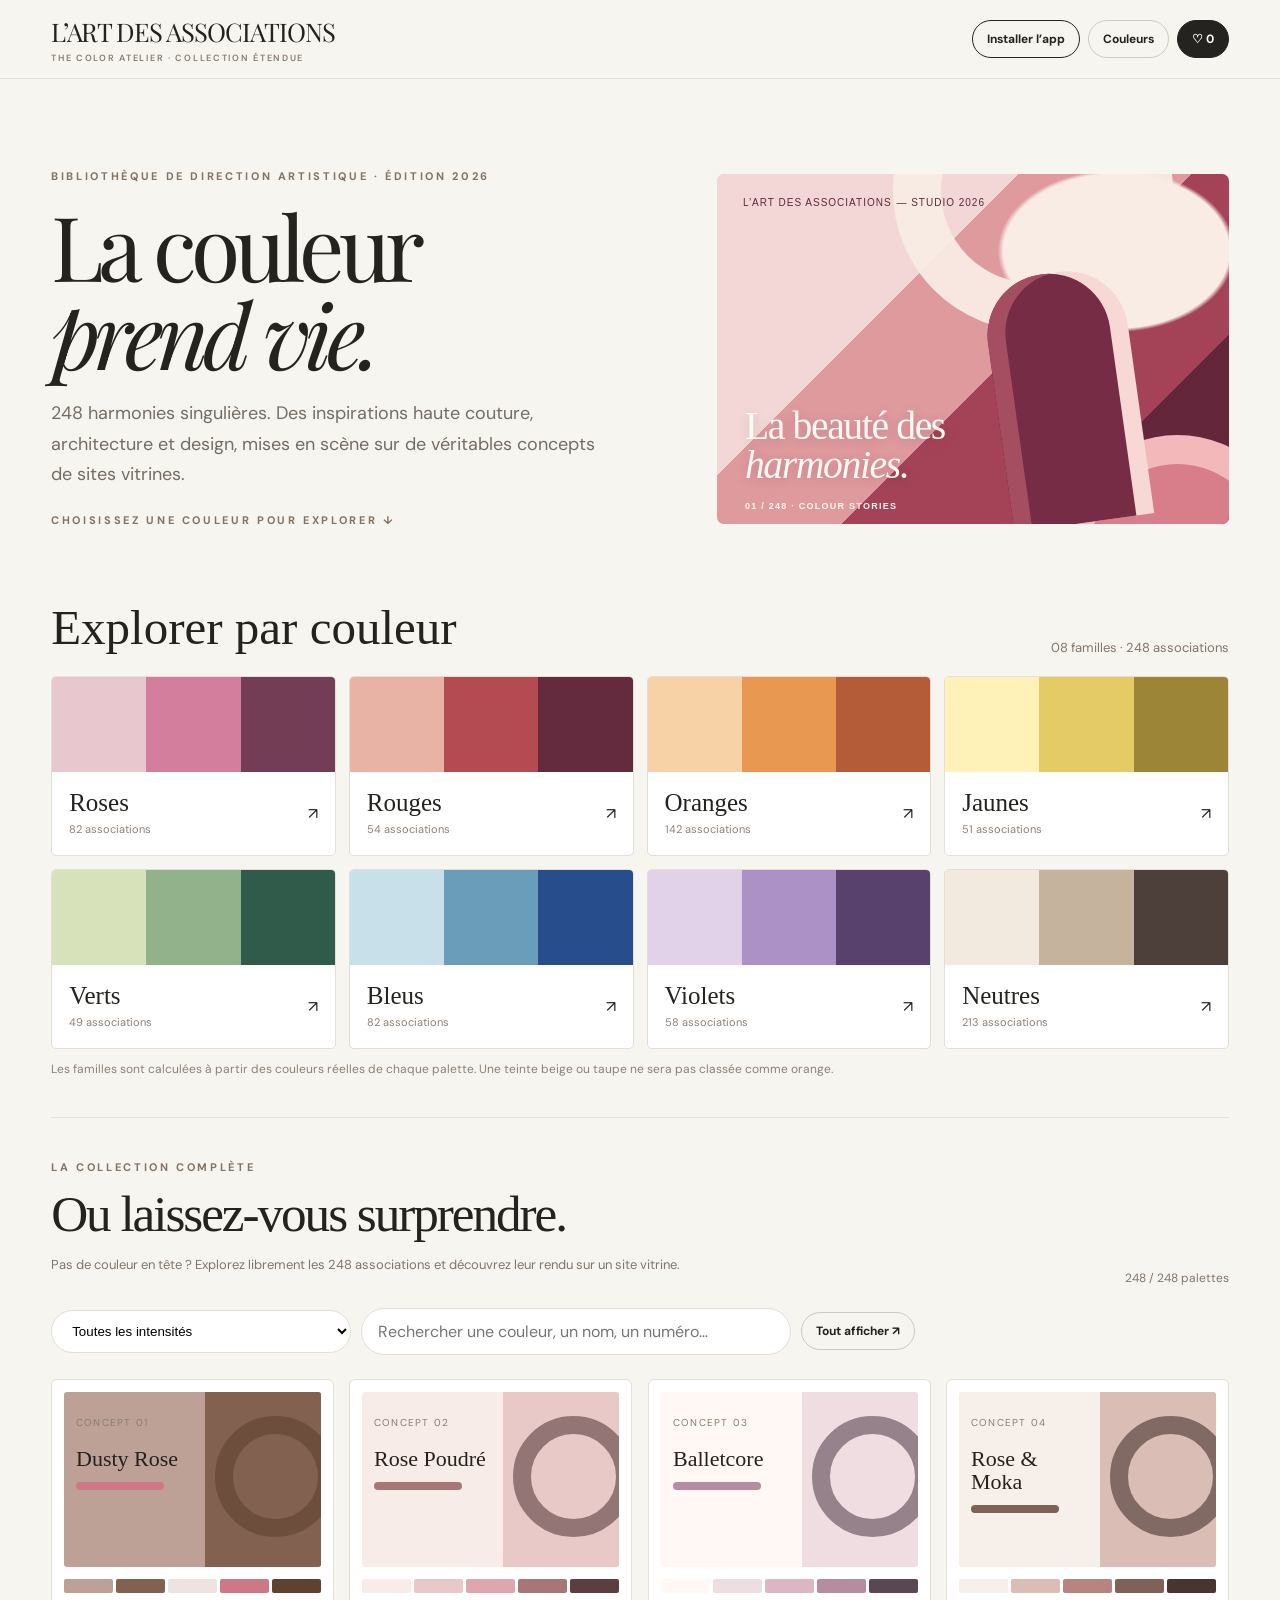
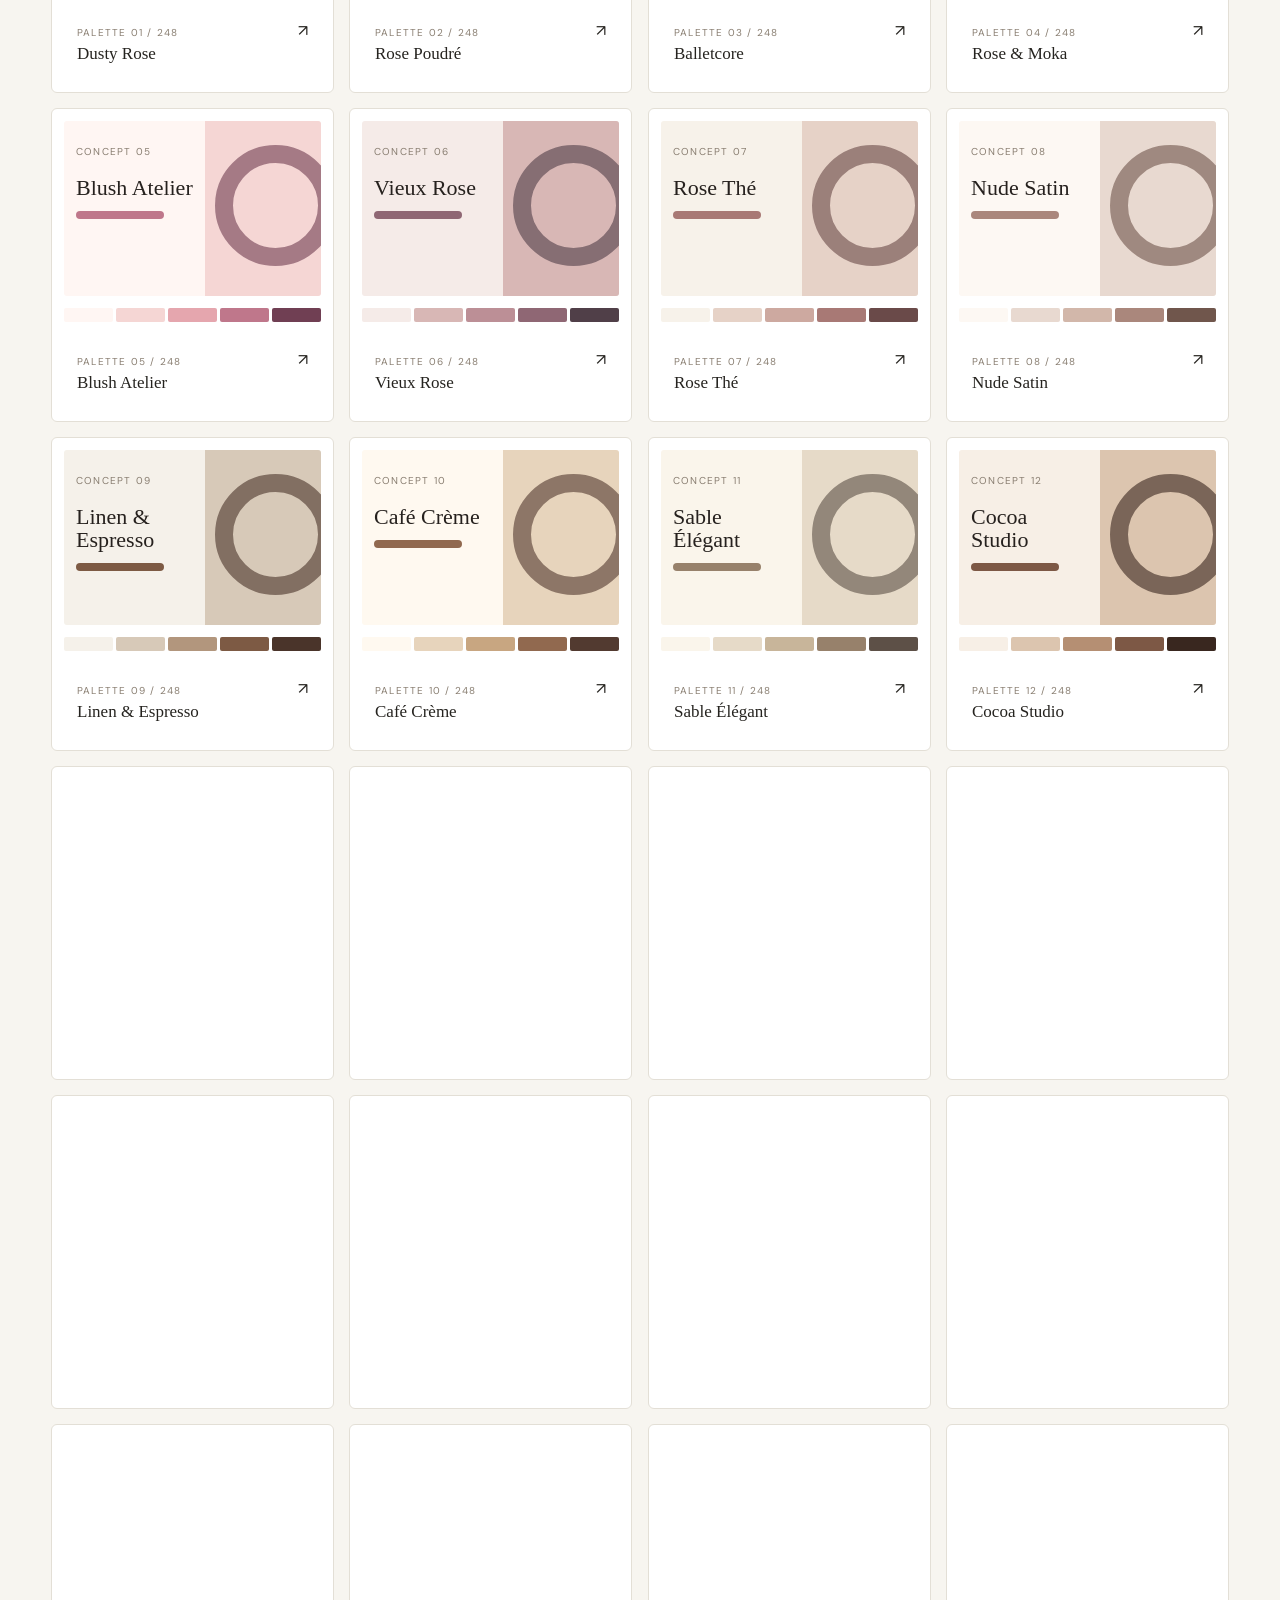
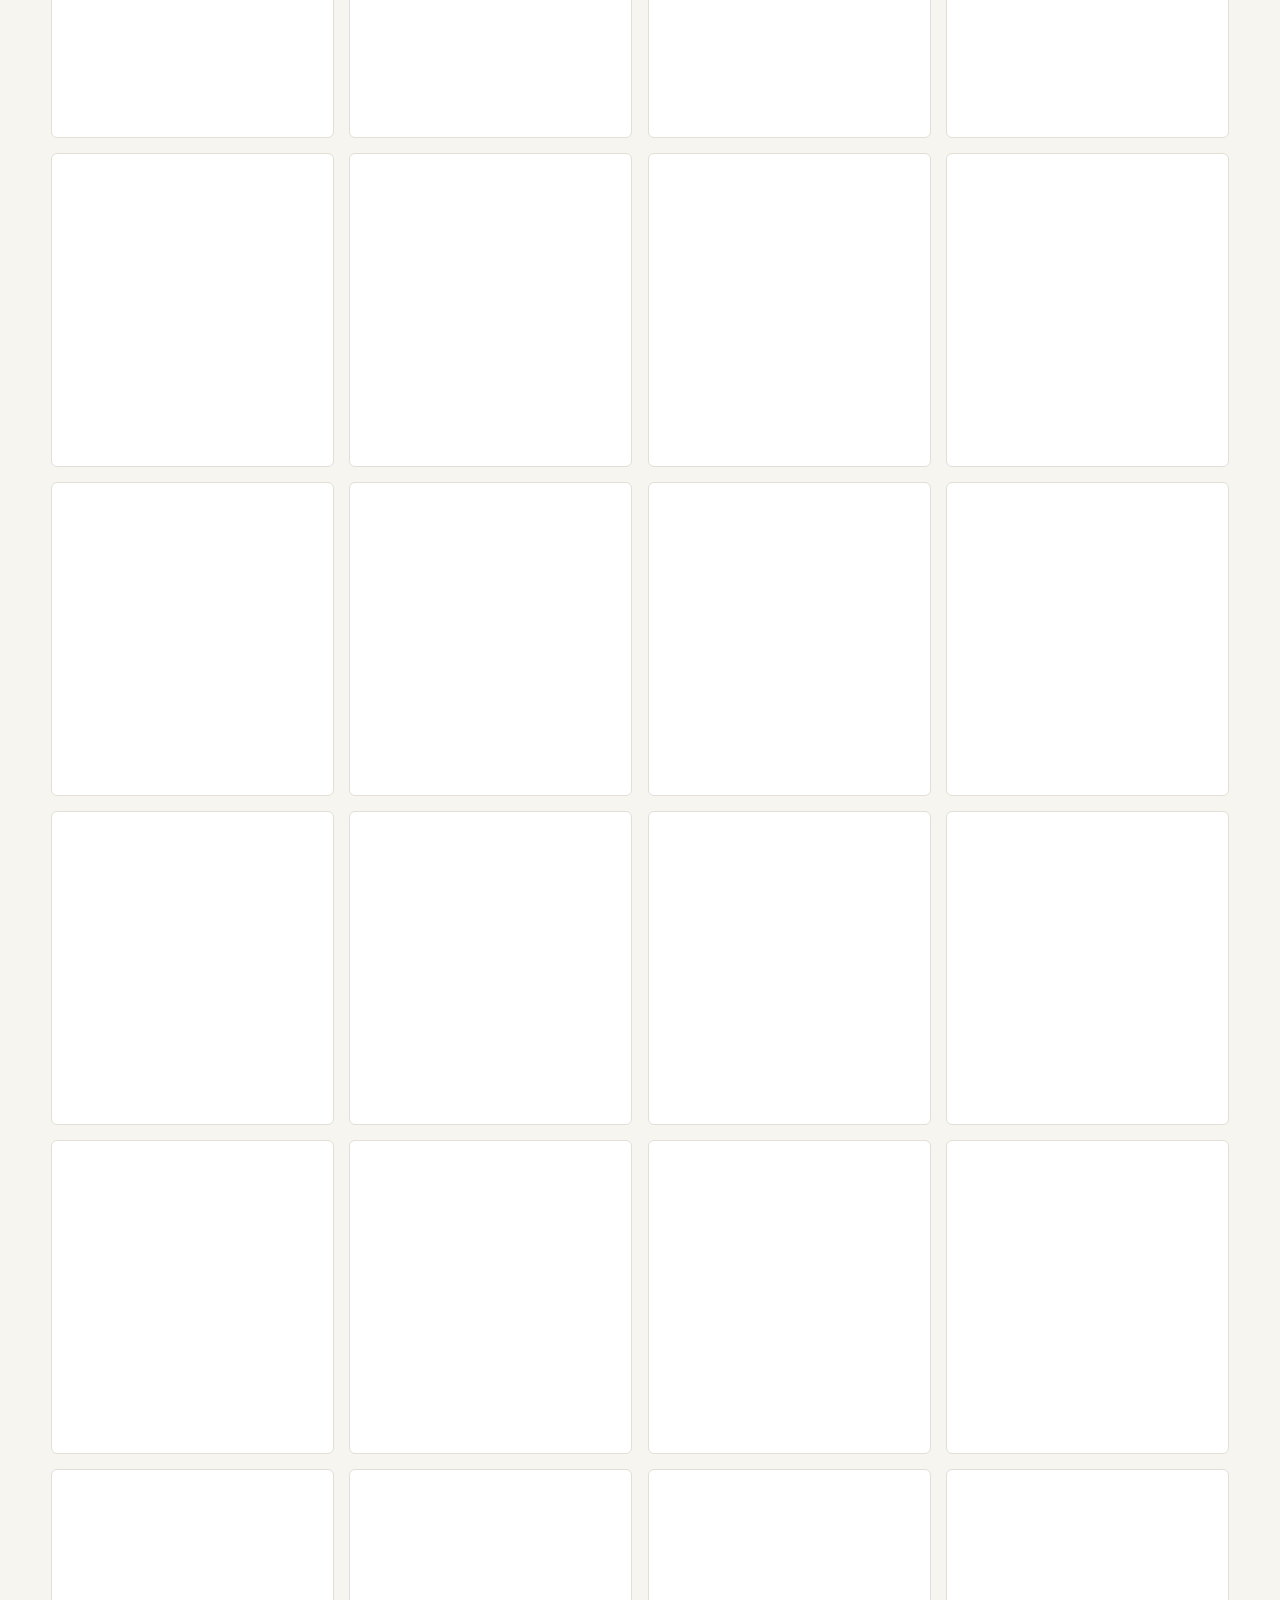
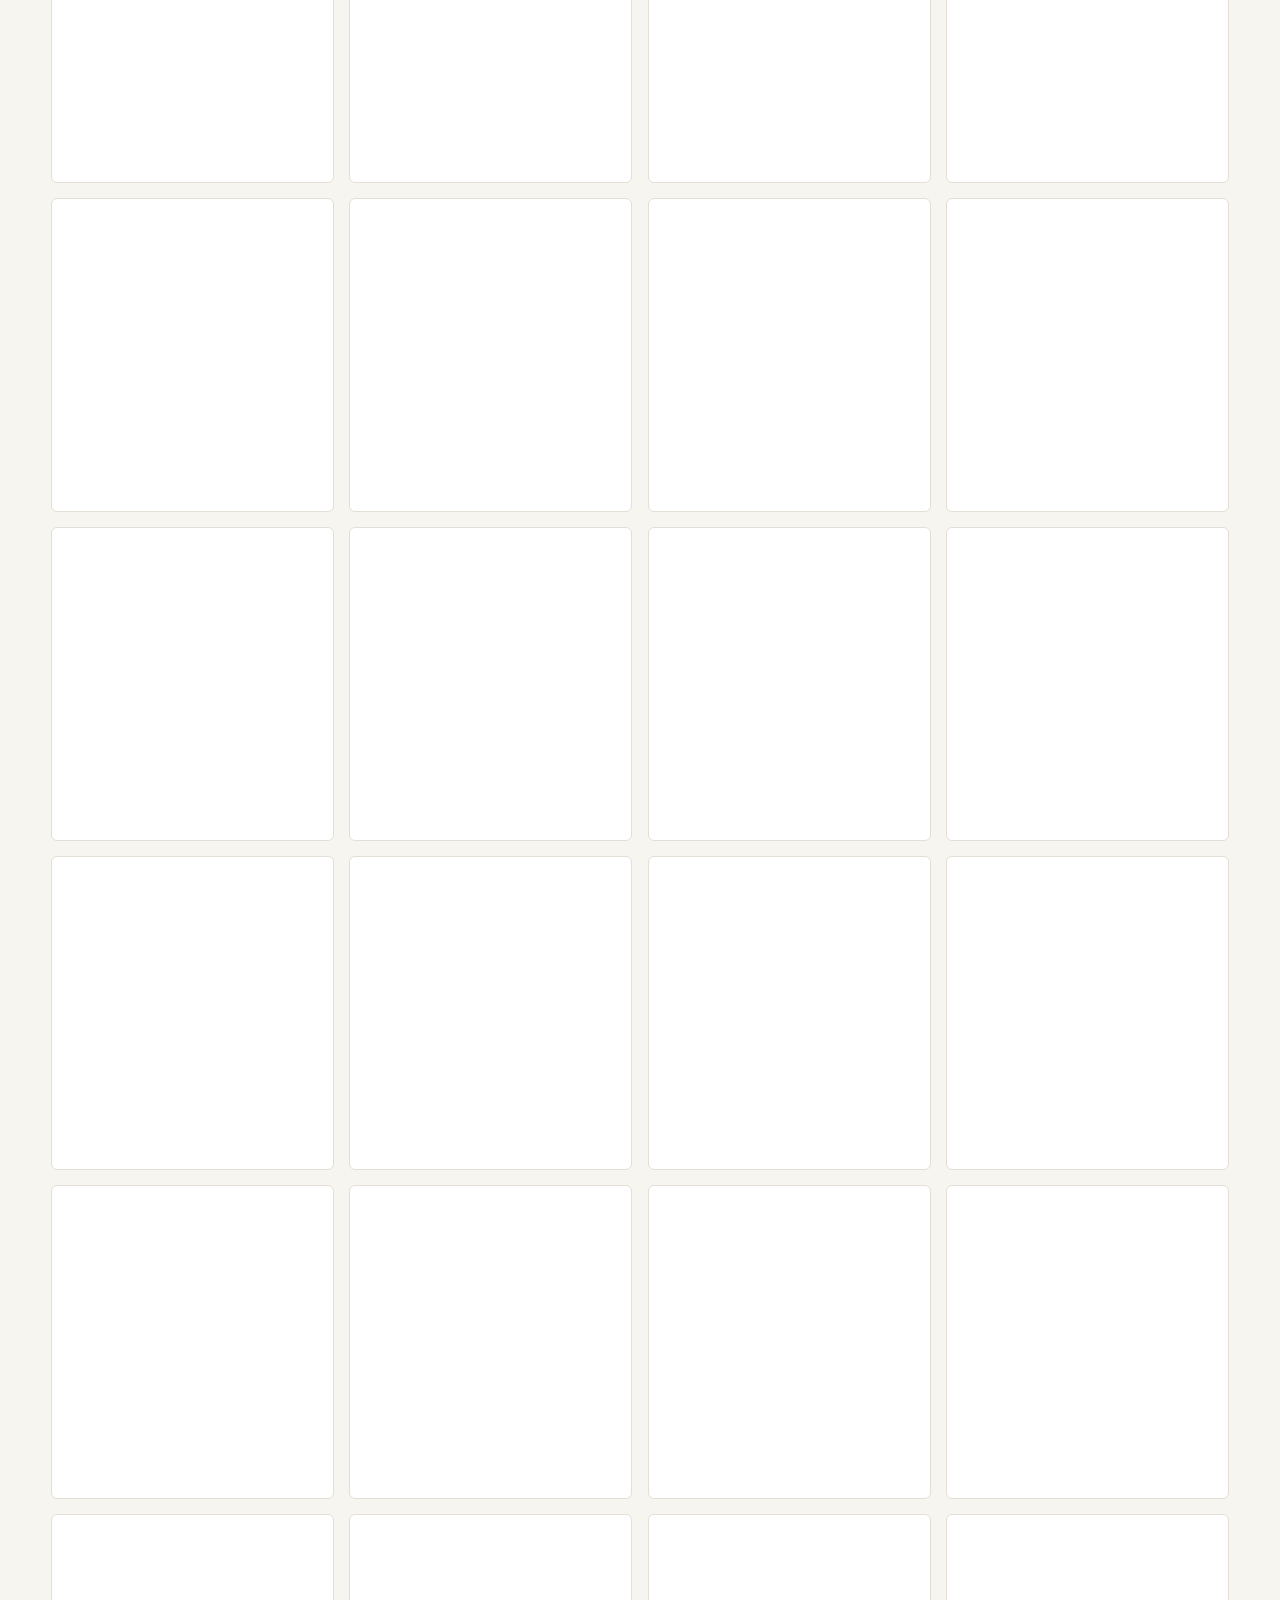
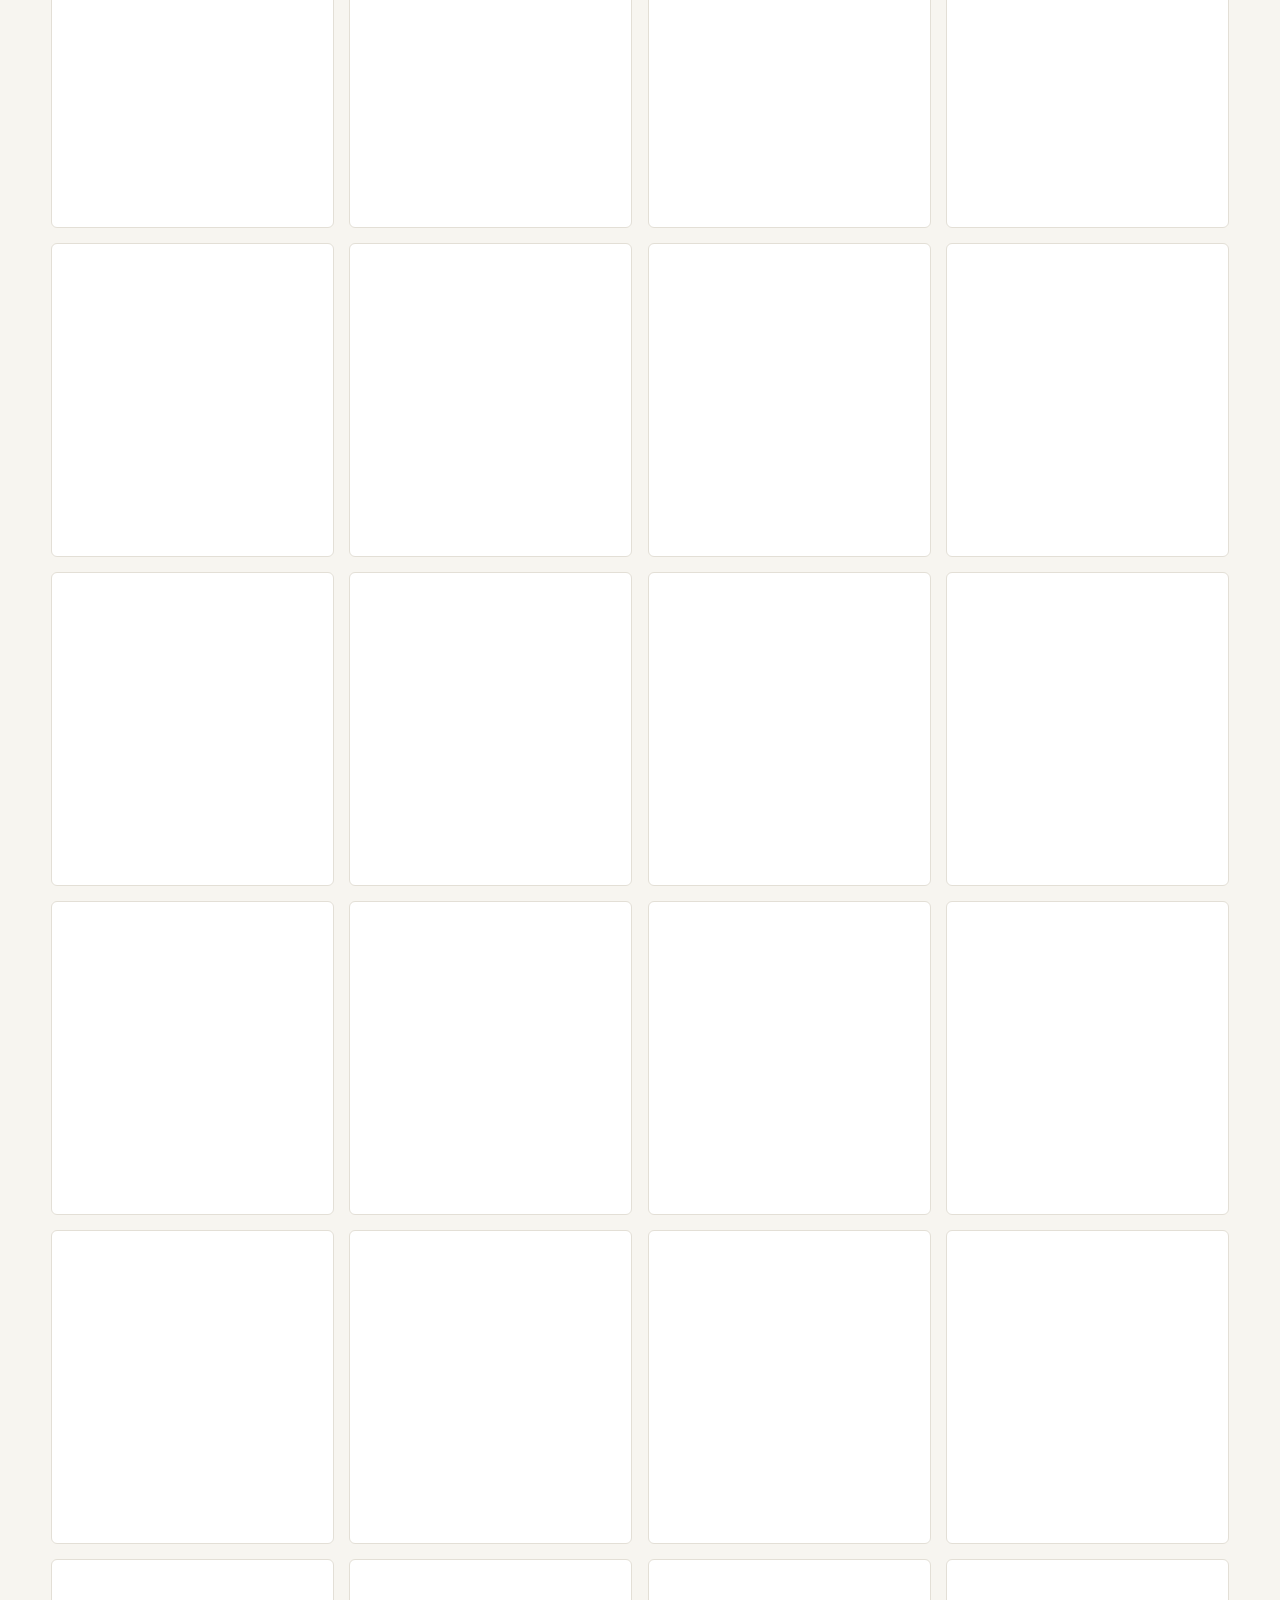
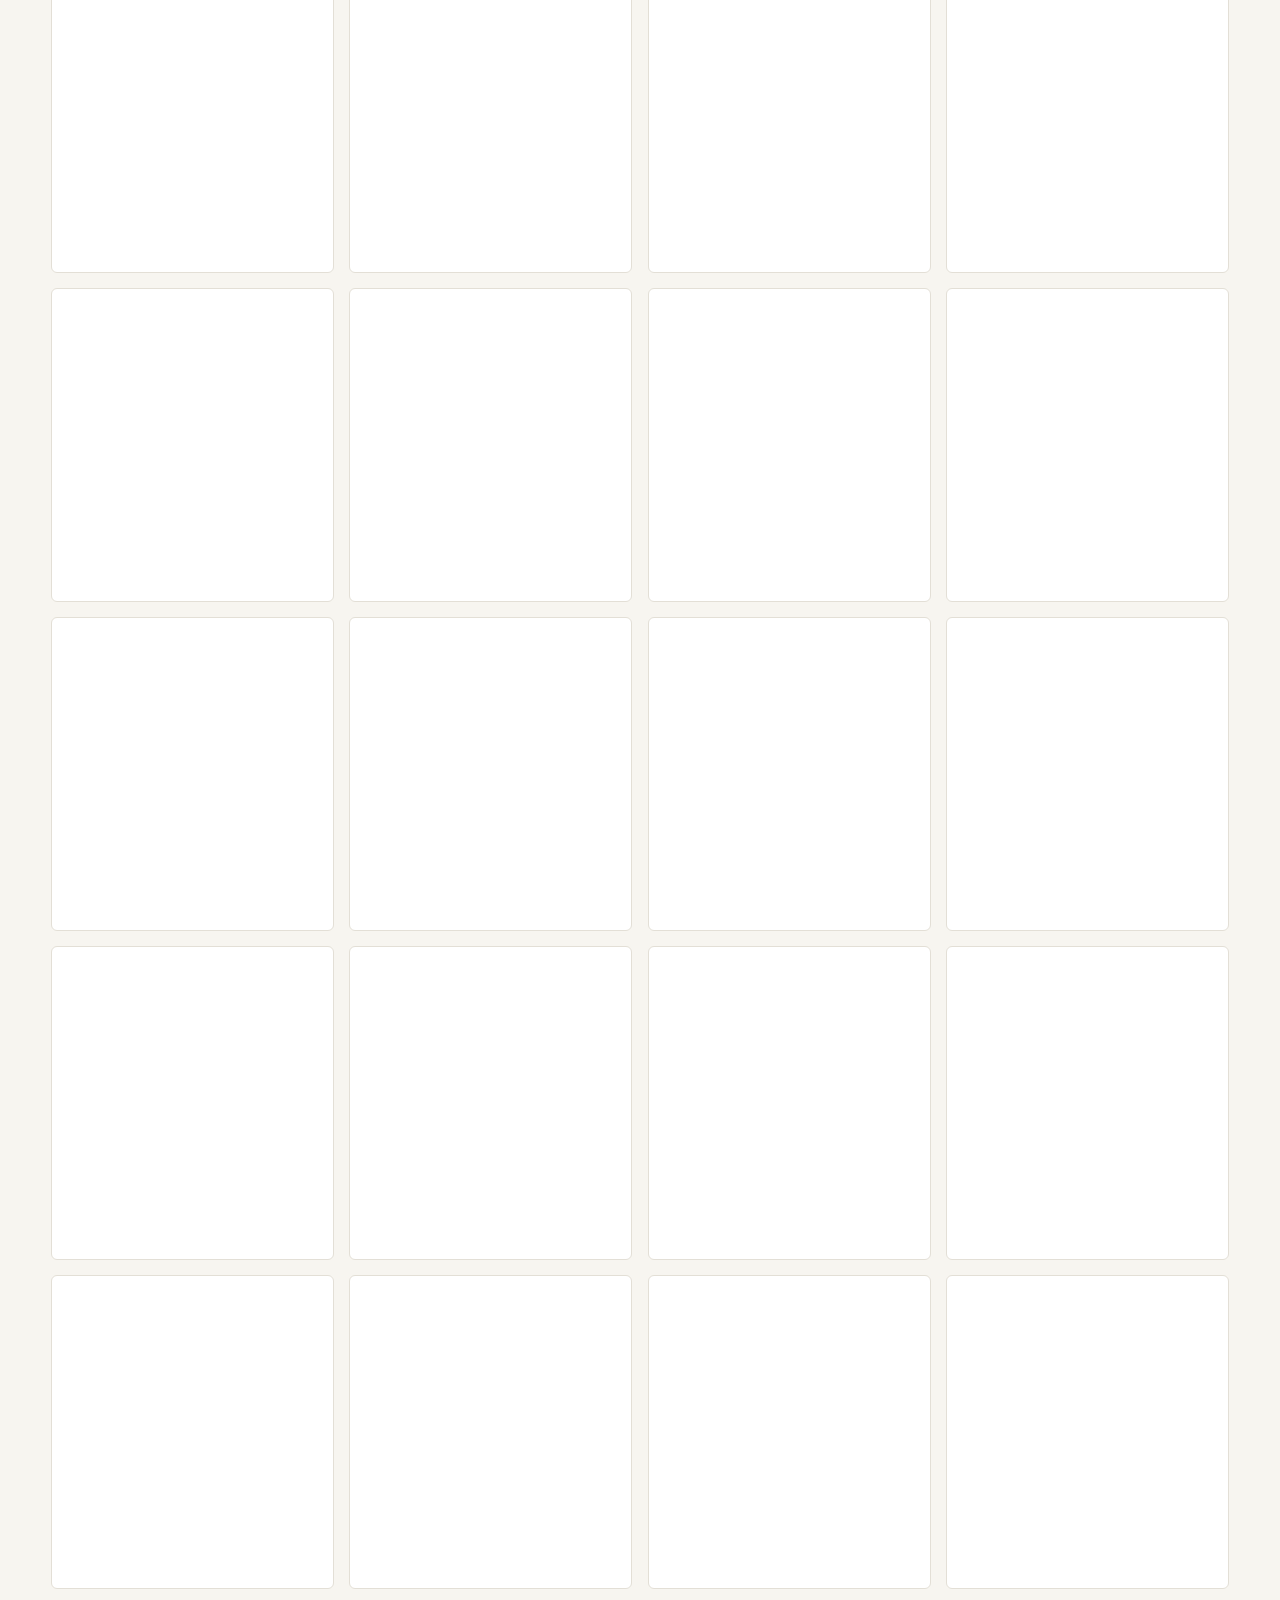
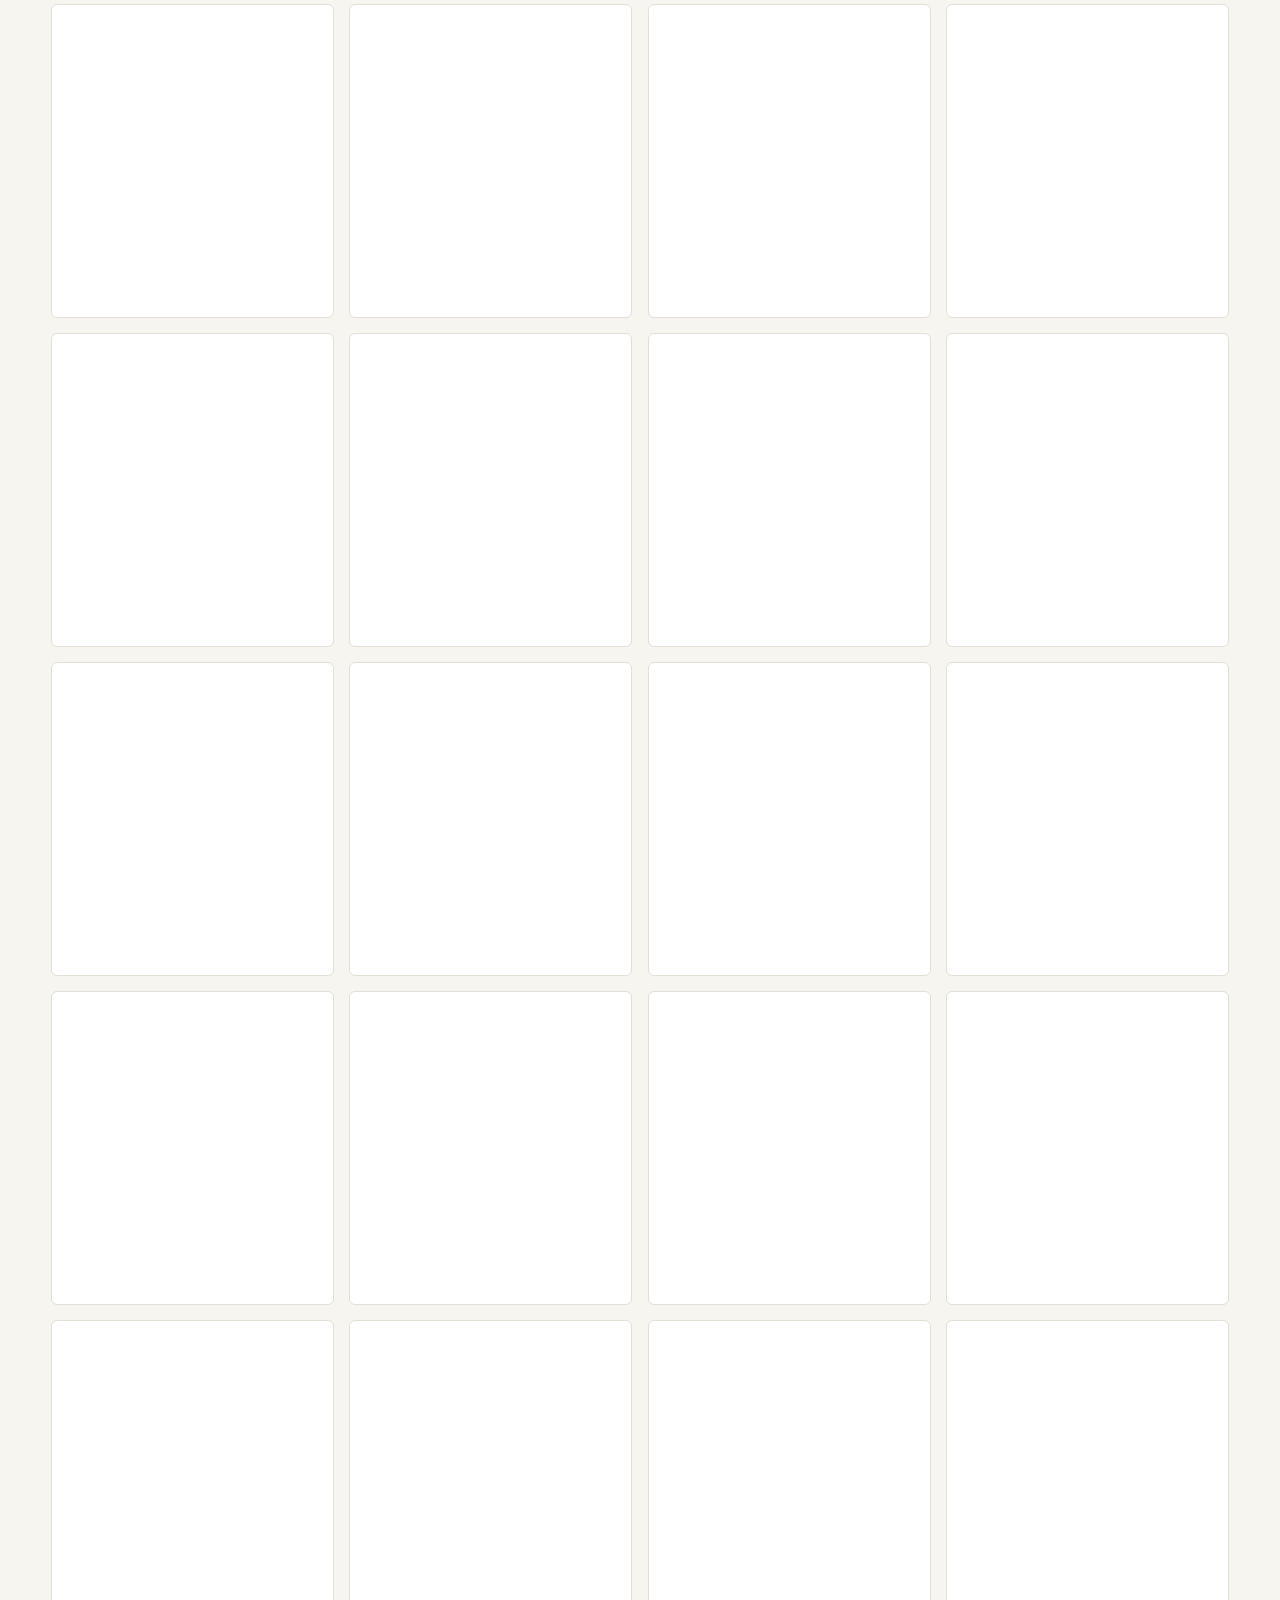
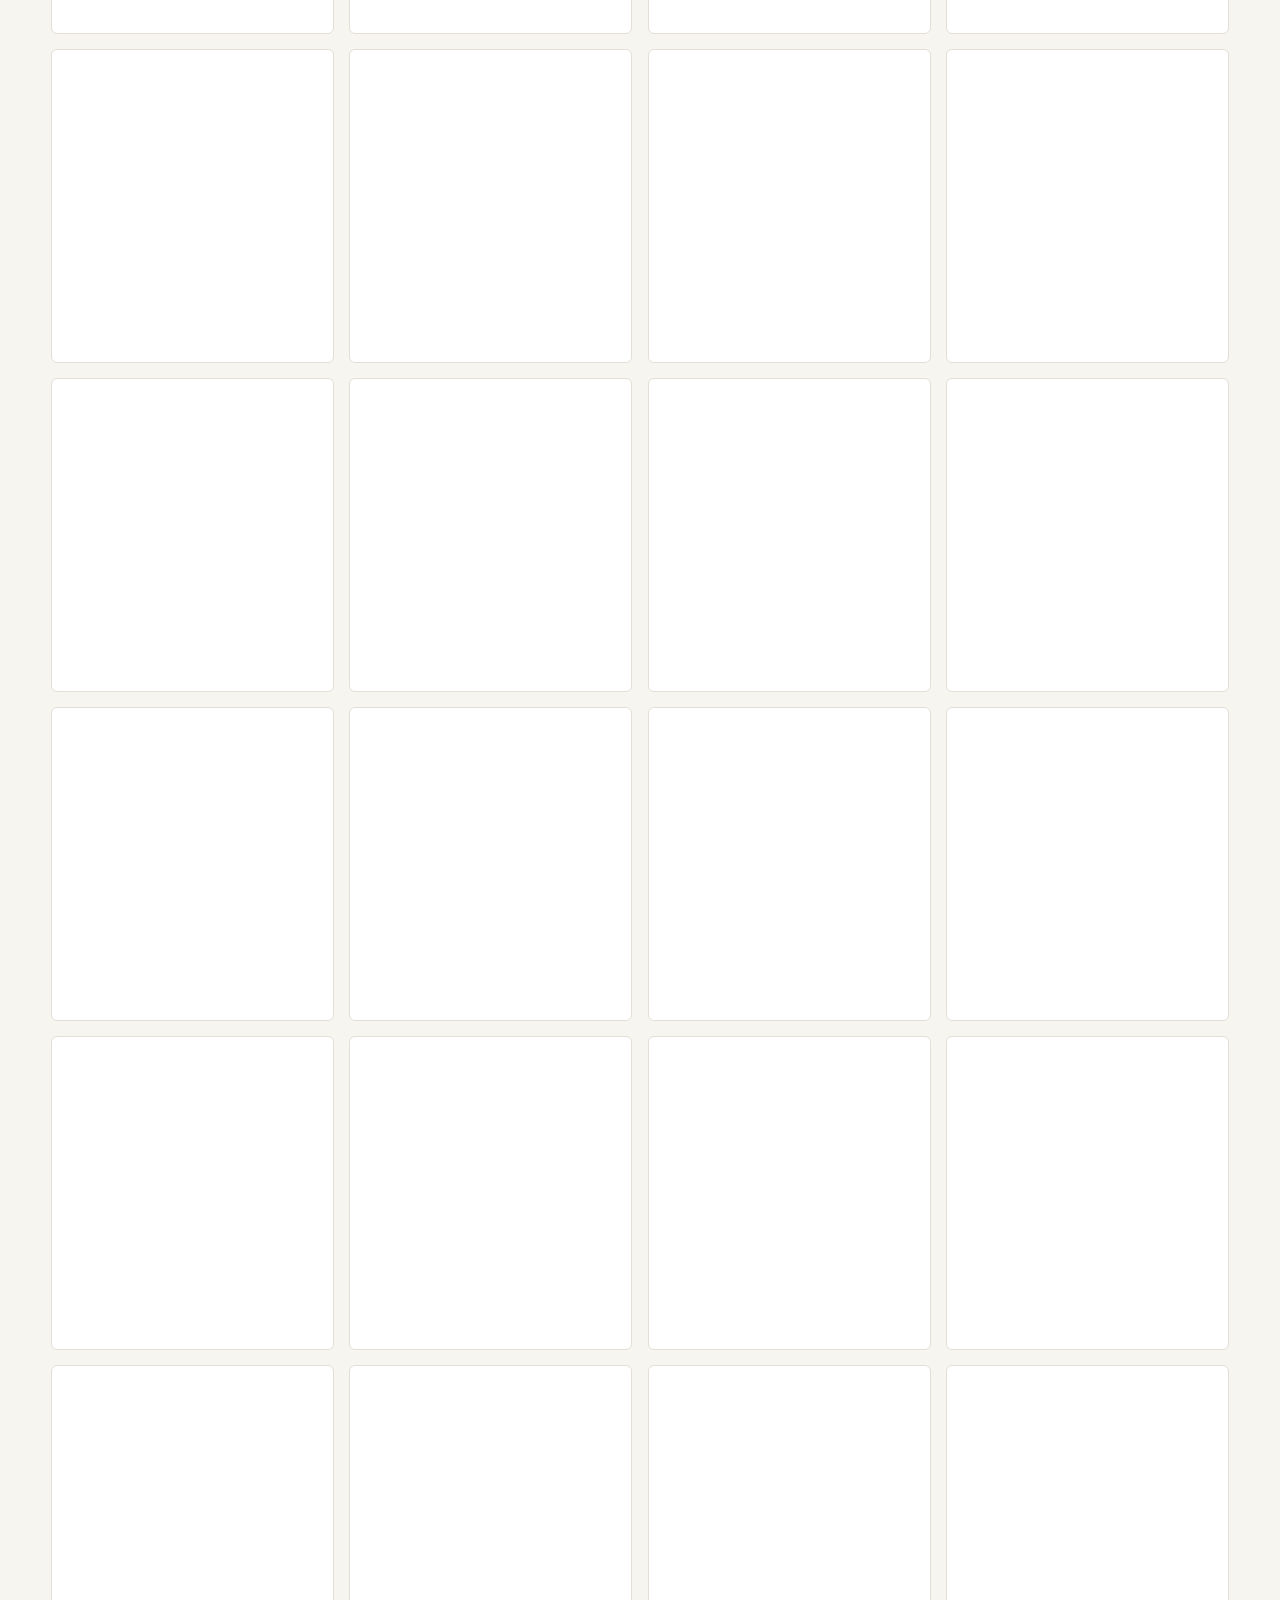
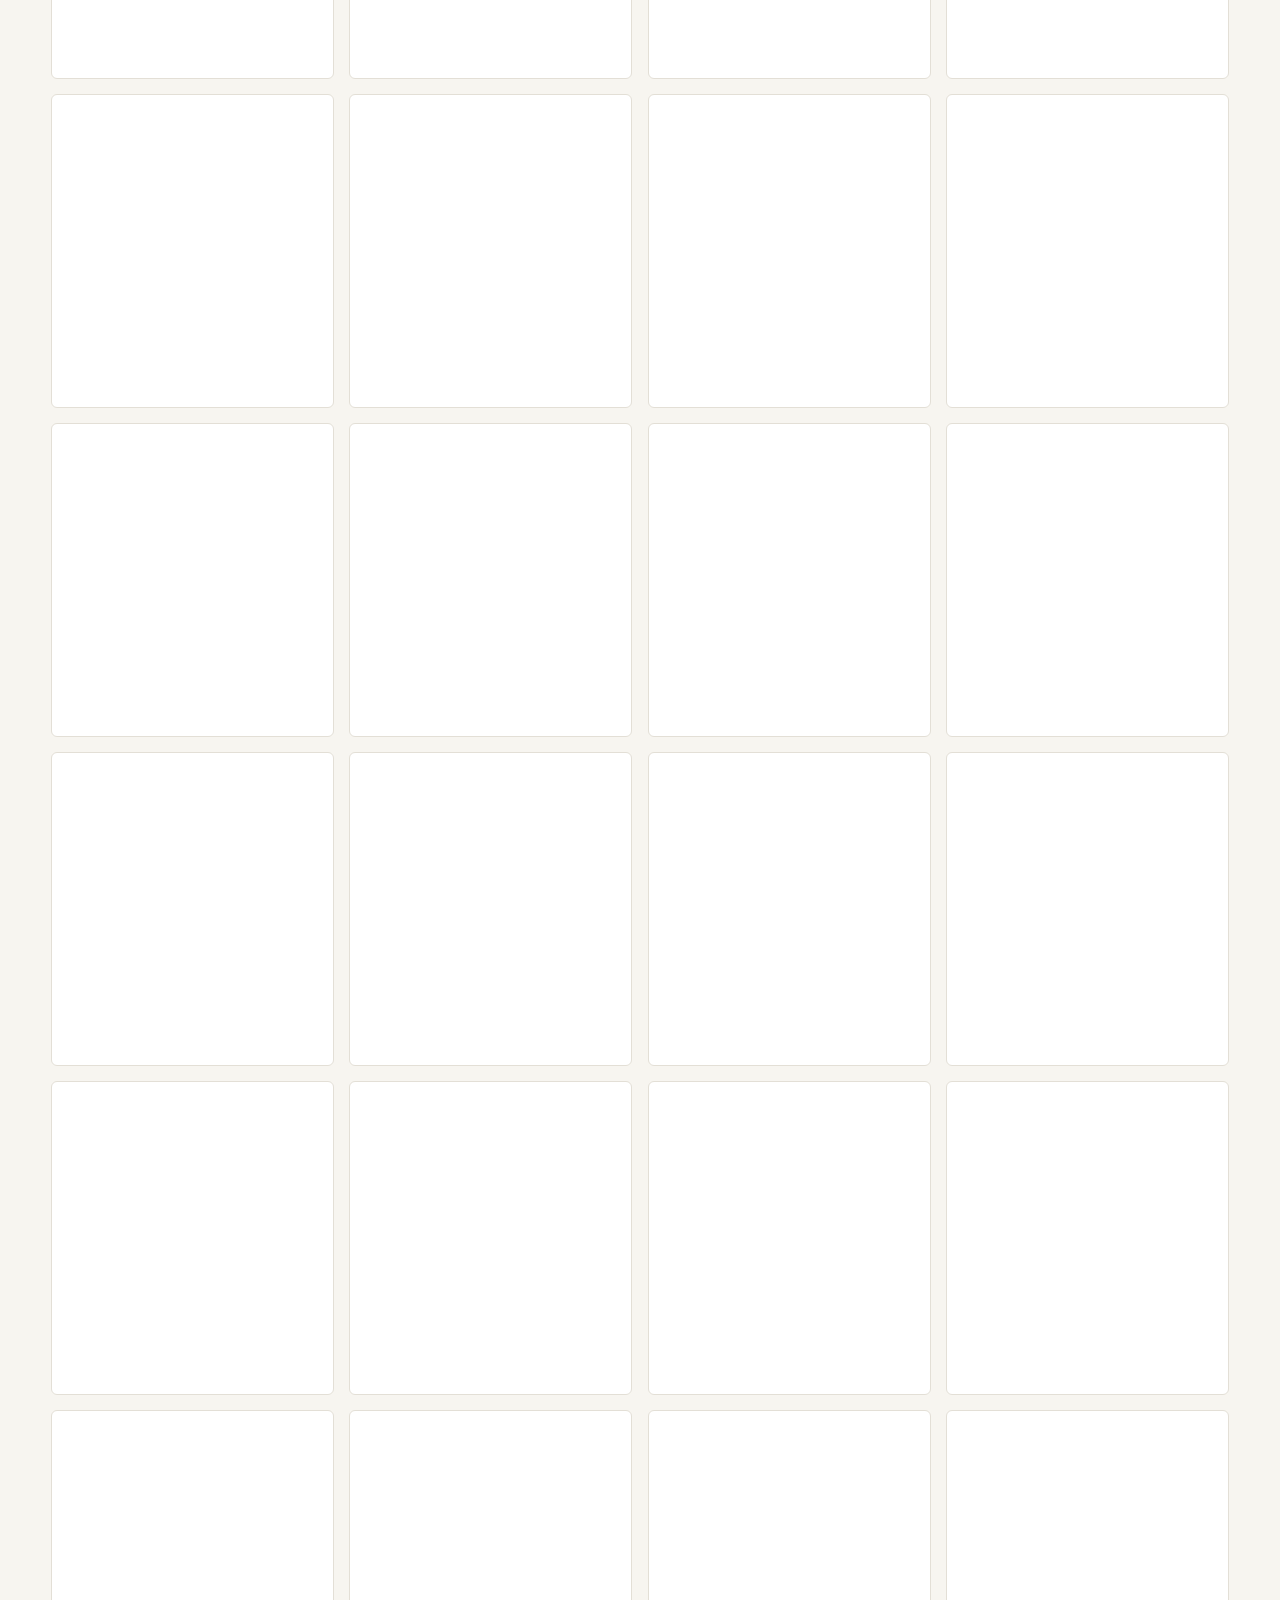
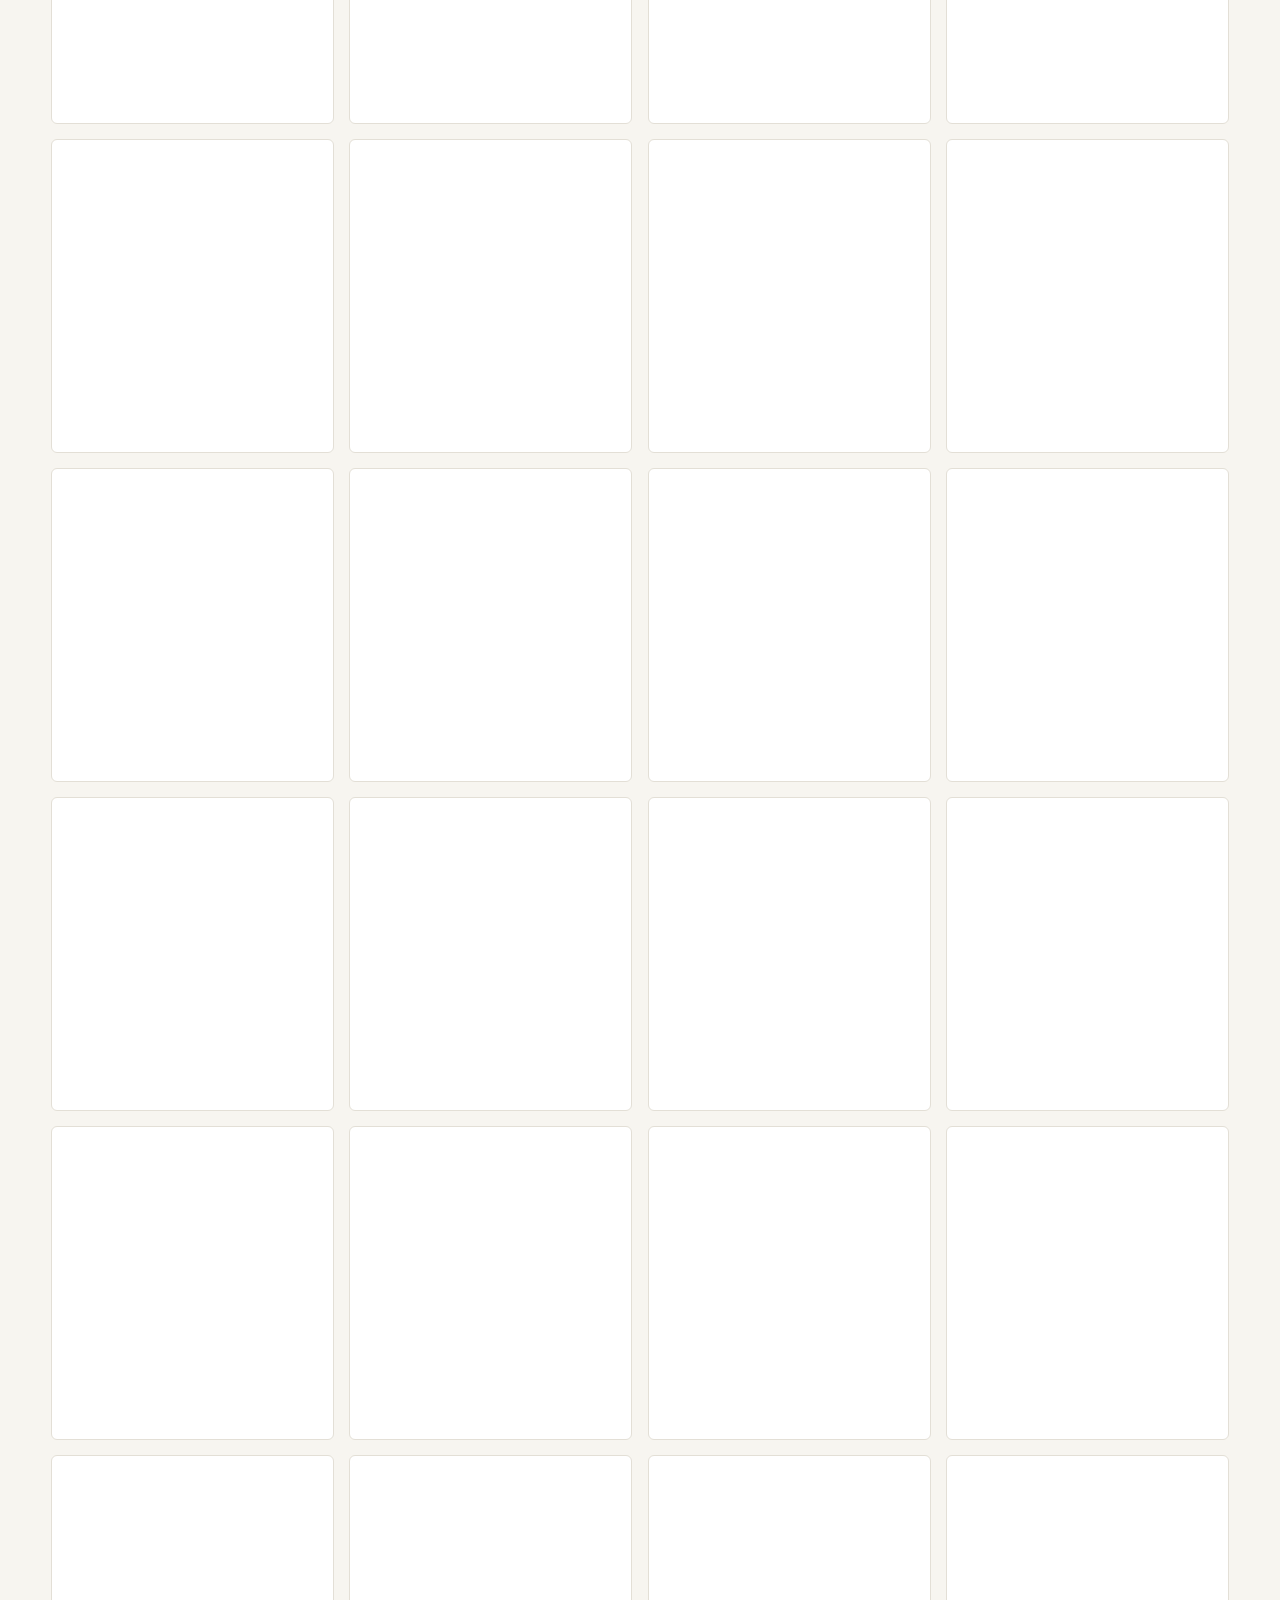
==== commit 42231b44: "Add files via upload" ====
--- a/index.html
+++ b/index.html
@@ -28,7 +28,7 @@
 <body>
 <a class="skip" href="#main">Aller au contenu</a>
 <div class="preview-banner" id="previewBanner" hidden>APERÇU DU BROUILLON · non publié · <a href="admin/">Retour à l’administration</a></div>
-<header>
+<header id="siteHeader">
   <a class="brand" href="#/" id="brand" aria-label="Accueil"><span id="brandText">L’ART DES ASSOCIATIONS</span><small id="brandSub">THE COLOR ATELIER · COLLECTION ÉTENDUE</small></a>
   <div class="nav">
     <button class="btn install-btn" id="installBtn" data-action="install" hidden>Installer l’app</button>
@@ -44,7 +44,7 @@
         <div class="eyebrow" id="heroEyebrow"></div>
         <h1 id="heroTitle"></h1>
         <p id="heroText"></p>
-        <div class="eyebrow" id="heroCta"></div>
+        <button class="eyebrow hero-cta" id="heroCta" data-action="to-families"></button>
       </div>
       <div class="hero-art" id="heroArt">
         <div class="slab"></div><div class="editorial-orbit orbit-one"></div><div class="editorial-orbit orbit-two"></div><div class="editorial-arch"></div>
@@ -72,7 +72,7 @@
       <div class="all-tools">
         <select class="search" id="intensityAll" aria-label="Intensité"></select>
         <input class="search" id="allSearch" type="search" placeholder="Rechercher une couleur, un nom, un numéro…" aria-label="Rechercher dans toutes les palettes">
-        <button class="btn" data-action="clear-all">Tout afficher ↗</button>
+        <button class="btn" data-action="clear-all">Tout afficher ↗︎</button>
       </div>
       <div class="grid" id="allTiles"></div>
       <p class="gallery-note" id="galleryNote"></p>
@@ -105,7 +105,7 @@
     </div>
     <div class="detail-title">
       <div><div class="eyebrow" id="detailNumber"></div><h2 id="detailName"></h2><p class="muted" id="detailDesc"></p><div class="detail-tags" id="detailTags"></div></div>
-      <div class="detail-actions"><button class="btn" data-action="share">Partager ↗</button><button class="btn dark" id="favBtn" data-action="fav">♡ Enregistrer</button></div>
+      <div class="detail-actions"><button class="btn" data-action="share">Partager ↗︎</button><button class="btn dark" id="favBtn" data-action="fav">♡ Enregistrer</button></div>
     </div>
     <div class="detail-layout">
       <div>
@@ -137,6 +137,14 @@
 <footer><div class="wrap" id="footerText"></div></footer>
 
 <div class="toast" id="toast" role="status" aria-live="polite" hidden></div>
+<button class="to-top" id="toTop" data-action="top" aria-label="Revenir en haut de la page" hidden>↑</button>
+
+<div class="mk-overlay" id="mkOverlay" hidden>
+  <div class="mk-sheet" id="mkSheet" role="dialog" aria-modal="true" aria-labelledby="mkTitle">
+    <button class="mk-close" id="mkClose" data-action="close-panel" aria-label="Fermer">×</button>
+    <div id="mkContent"></div>
+  </div>
+</div>
 
 <div class="sheet" id="installSheet" role="dialog" aria-modal="true" aria-labelledby="installTitle" hidden>
   <div class="sheet-card">
--- a/assets/app.css
+++ b/assets/app.css
@@ -119,3 +119,116 @@
 .detail-layout>div{min-width:0}
 @media(max-width:850px){.detail-layout{grid-template-columns:minmax(0,1fr)}}
 .detail-nav{margin-bottom:6px}
+
+/* ===== Interactions : maquette vivante, transitions, panneaux ===== */
+@keyframes ada-in{from{opacity:0;transform:translateY(10px)}to{opacity:1;transform:none}}
+@keyframes ada-sheet{from{opacity:0;transform:translateY(24px) scale(.985)}to{opacity:1;transform:none}}
+@keyframes ada-fade{from{opacity:0}to{opacity:1}}
+@keyframes mk-arrive{0%{filter:brightness(1.08)}100%{filter:none}}
+.home:not(.hidden),.panel.active,.detail.active{animation:ada-in .45s cubic-bezier(.2,.7,.2,1)}
+.btn,.family,.tile,.color-row,.hero-cta,.to-top{transition:transform .18s ease,box-shadow .2s ease,background-color .2s,border-color .2s,color .2s}
+.btn:active,.family:active,.tile:active,.color-row:active{transform:scale(.97)}
+.btn:hover{border-color:var(--ink)}
+.color-row{cursor:pointer}.color-row:hover{border-color:#cfc9be}
+.chrome .dot{pointer-events:none}
+.hero-cta{background:none;border:0;padding:0;margin:0;cursor:pointer;text-align:left;font-family:inherit;display:inline-block}
+.hero-cta:hover{color:var(--ink)}
+.empty{padding:30px 0;grid-column:1/-1}.empty p{margin:0 0 14px}
+.to-top{position:fixed;right:max(18px,env(safe-area-inset-right));bottom:max(18px,env(safe-area-inset-bottom));z-index:55;width:46px;height:46px;border-radius:50%;border:1px solid var(--ink);background:var(--ink);color:#fff;font-size:18px;box-shadow:0 10px 26px #0002;cursor:pointer}
+.to-top[hidden]{display:none}.to-top:active{transform:scale(.92)}
+body.has-toast .to-top{bottom:84px}
+body.sheet-open .to-top{display:none}
+.situation{display:block;width:100%;padding:0;border:0;background:none;cursor:zoom-in}
+.situation img{transition:transform .4s ease}.situation:hover img{transform:scale(1.03)}
+.situations figure{overflow:hidden}
+
+/* Maquette : éléments cliquables */
+.site [data-mk]{cursor:pointer;transition:opacity .2s ease,transform .2s ease,box-shadow .25s ease}
+.site [data-mk]:hover{opacity:.82}
+.site [data-mk]:active{transform:scale(.97)}
+.site [data-mk]:focus-visible{outline:2px solid currentColor;outline-offset:3px}
+.site .site-bottom>[data-mk]:hover,.site .site-product[data-mk]:hover{opacity:1;transform:translateY(-4px)}
+.site .site-product[data-mk]:hover .site-product-visual,.site .site-bottom>[data-mk]:hover{box-shadow:0 16px 34px #0000002a}
+.site .site-strip [data-mk]:hover{opacity:1;transform:scaleY(1.25)}
+.site .mk-link{font-weight:inherit;letter-spacing:inherit}
+.site .mk-arrive{animation:mk-arrive 1.1s ease}
+.site nav{position:relative}
+.site nav>div span{padding:4px 0}
+.site-burger{display:none;font-size:18px;line-height:1;padding:6px 4px 6px 10px}
+.site-approach{padding:48px 6%}
+.site-approach-head{display:grid;grid-template-columns:1fr 1fr;gap:8%;align-items:end}
+.site-approach-head small{font-size:9px;letter-spacing:.18em;font-weight:700}
+.site-approach-head h4{font:400 clamp(26px,3.4vw,49px)/1.04 Georgia,serif;margin:15px 0 0}
+.site-approach-head p{font-size:12px;line-height:1.8;max-width:360px;margin:0}
+.site-steps{list-style:none;margin:34px 0 0;padding:0;display:grid;grid-template-columns:repeat(3,minmax(0,1fr));gap:16px}
+.site-steps li{border-top:1px solid;padding-top:16px}
+.step-no{font:italic 34px Georgia,serif;display:block}
+.site-steps strong{font:400 22px Georgia,serif;display:block;margin:6px 0 8px}
+.site-steps p{font-size:12px;line-height:1.7;margin:0}
+.site-approach-cta{display:flex;gap:10px;flex-wrap:wrap;margin-top:28px}
+.site-footer-links{display:flex;gap:14px;flex-wrap:wrap;font-size:8px;letter-spacing:.1em}
+.site-footer-links a,.site-footer-links b{color:inherit;text-decoration:none;font-weight:inherit}
+@media(max-width:700px){
+  .site-burger{display:block}
+  .site nav.menu-open>div{display:flex;flex-direction:column;position:absolute;top:100%;left:0;right:0;z-index:6;padding:16px 18px 20px;gap:14px;font-size:13px;box-shadow:0 18px 30px #0002;animation:ada-fade .2s ease}
+  .site .site-footer .site-footer-links{display:flex;width:100%;order:3}
+  .site-approach{padding:30px 6%}.site-approach-head,.site-steps{grid-template-columns:1fr}.site-steps{margin-top:22px}
+}
+
+/* Panneaux de détail (L’art du détail, histoire, objets, contact…) */
+.mk-overlay{position:fixed;inset:0;z-index:85;background:rgba(37,35,31,.5);backdrop-filter:blur(6px);-webkit-backdrop-filter:blur(6px);display:flex;align-items:center;justify-content:center;padding:20px;animation:ada-fade .25s ease}
+.mk-overlay[hidden]{display:none}
+.mk-sheet{position:relative;width:min(900px,100%);max-height:calc(100vh - 40px);max-height:calc(100dvh - 40px);overflow:auto;border-radius:14px;box-shadow:0 40px 100px #0005;animation:ada-sheet .4s cubic-bezier(.2,.7,.2,1);overscroll-behavior:contain}
+.mk-close{position:sticky;top:12px;display:block;margin:12px 12px -56px auto;z-index:3;width:44px;height:44px;border-radius:50%;border:0;background:rgba(255,255,255,.88);color:#25231f;font-size:26px;line-height:1;cursor:pointer;box-shadow:0 6px 18px #0002}
+.mk-close:hover{transform:scale(1.06)}
+.mk-hero{padding:52px clamp(22px,5vw,56px) 40px}
+.mk-hero small,.mk-type small,.mk-product-copy small,.mk-figure small{font-size:10px;letter-spacing:.2em;font-weight:700}
+.mk-hero h2{font:400 clamp(38px,6vw,72px)/1 Georgia,serif;letter-spacing:-.04em;margin:14px 0 14px;max-width:640px}
+.mk-hero p{font-size:14px;line-height:1.7;max-width:560px;margin:0;opacity:.9}
+.mk-bands{display:grid;grid-template-columns:repeat(var(--n,5),minmax(0,1fr))}
+.mk-band{border:0;min-height:230px;padding:18px 14px;display:flex;flex-direction:column;justify-content:flex-end;gap:5px;text-align:left;cursor:pointer;font:inherit;transition:filter .2s,transform .2s}
+.mk-band:hover{filter:brightness(1.05)}.mk-band:active{transform:scale(.98)}
+.mk-band small{font-size:9px;letter-spacing:.16em;margin-bottom:auto}.mk-band b{font:400 21px Georgia,serif}.mk-band span{font-size:12px;font-weight:700;letter-spacing:.06em}.mk-band em{font-style:normal;font-size:11px;line-height:1.5;opacity:.85}
+.mk-type{display:grid;grid-template-columns:1.1fr .9fr;gap:6%;padding:42px clamp(22px,5vw,56px)}
+.mk-type h3{font:400 clamp(28px,4vw,46px)/1.05 Georgia,serif;margin:14px 0}
+.mk-type p{font-size:13px;line-height:1.8;margin:0}
+.mk-ratios{list-style:none;margin:0;padding:0;display:grid;gap:10px;align-content:center}
+.mk-ratios li{display:flex;gap:12px;align-items:center}
+.mk-ratios b{display:block;font-size:13px}.mk-ratios small{font-size:11px;opacity:.8}
+.mk-sample{width:52px;height:52px;border-radius:50%;display:grid;place-items:center;font:400 20px Georgia,serif;flex-shrink:0;box-shadow:inset 0 0 0 1px #0000001a}
+.mk-text{padding:42px clamp(22px,5vw,56px)}
+.mk-text p{font-size:14px;line-height:1.8;max-width:640px}
+.mk-cols{display:grid;grid-template-columns:.9fr 1.1fr;gap:6%}
+.mk-lead{font:italic 400 clamp(22px,3vw,32px)/1.3 Georgia,serif!important;margin-top:0}
+.mk-note{font-size:12px!important;opacity:.75}
+.mk-chips{display:flex;flex-wrap:wrap;gap:10px;margin:16px 0}
+.mk-chip{display:flex;align-items:center;gap:10px;border:1px solid currentColor;border-color:color-mix(in srgb,currentColor 25%,transparent);background:transparent;color:inherit;border-radius:100px;padding:6px 14px 6px 6px;font:inherit;cursor:pointer;text-align:left}
+.mk-chip:hover{border-color:currentColor}.mk-chip:active{transform:scale(.97)}
+.mk-chip span{width:30px;height:30px;border-radius:50%;box-shadow:inset 0 0 0 1px #0000001f}
+.mk-chip b{font-size:12px}.mk-chip small{font-size:11px;opacity:.75;margin-left:2px}
+.mk-product-wrap{display:grid;grid-template-columns:1fr 1fr;gap:5%;padding:36px clamp(22px,5vw,56px);align-items:center}
+.mk-product{height:360px!important;border-radius:4px}
+.mk-product-copy h2{font:400 clamp(34px,5vw,58px)/1 Georgia,serif;margin:14px 0}
+.mk-product-copy p{font-size:13px;line-height:1.8}
+.mk-figure{margin:0;background:#191816;color:#fff}
+.mk-figure img{display:block;width:100%;max-height:70vh;object-fit:contain;background:#191816}
+.mk-figure figcaption{padding:16px 24px;display:flex;flex-direction:column;gap:6px;font-size:14px}
+.mk-actions{display:flex;flex-wrap:wrap;gap:10px;padding:20px clamp(22px,5vw,56px) 26px;border-top:1px solid color-mix(in srgb,currentColor 14%,transparent)}
+.mk-btn{display:inline-flex;align-items:center;justify-content:center;gap:6px;border:1px solid currentColor;background:transparent;color:inherit;padding:12px 18px;border-radius:100px;font:600 13px 'DM Sans',Arial,sans-serif;text-decoration:none;cursor:pointer;transition:transform .18s,opacity .2s}
+.mk-btn:hover{opacity:.8}.mk-btn:active{transform:scale(.96)}
+.mk-btn.primary{background:var(--p4);color:var(--pc4);border-color:var(--p4)}
+@media(max-width:700px){
+  .mk-overlay{padding:0;align-items:flex-end}
+  .mk-sheet{max-height:94vh;max-height:94dvh;border-radius:18px 18px 0 0;padding-bottom:env(safe-area-inset-bottom)}
+  .mk-hero{padding:46px 22px 28px}
+  .mk-bands{grid-template-columns:1fr}
+  .mk-band{min-height:0;flex-direction:row;flex-wrap:wrap;align-items:baseline;justify-content:flex-start;gap:4px 12px;padding:16px 20px}
+  .mk-band small{margin:0;width:100%}.mk-band em{width:100%}
+  .mk-type,.mk-cols,.mk-product-wrap{grid-template-columns:1fr}
+  .mk-product{height:240px!important}
+  .mk-actions{padding:16px 18px 22px}.mk-actions .mk-btn{flex:1 1 auto}
+}
+@media(prefers-reduced-motion:reduce){.home:not(.hidden),.panel.active,.detail.active,.mk-sheet,.mk-overlay{animation:none}}
+
+/* Flèches et symboles toujours en noir (jamais en emoji couleur sur iPhone) */
+html{font-variant-emoji:text}
